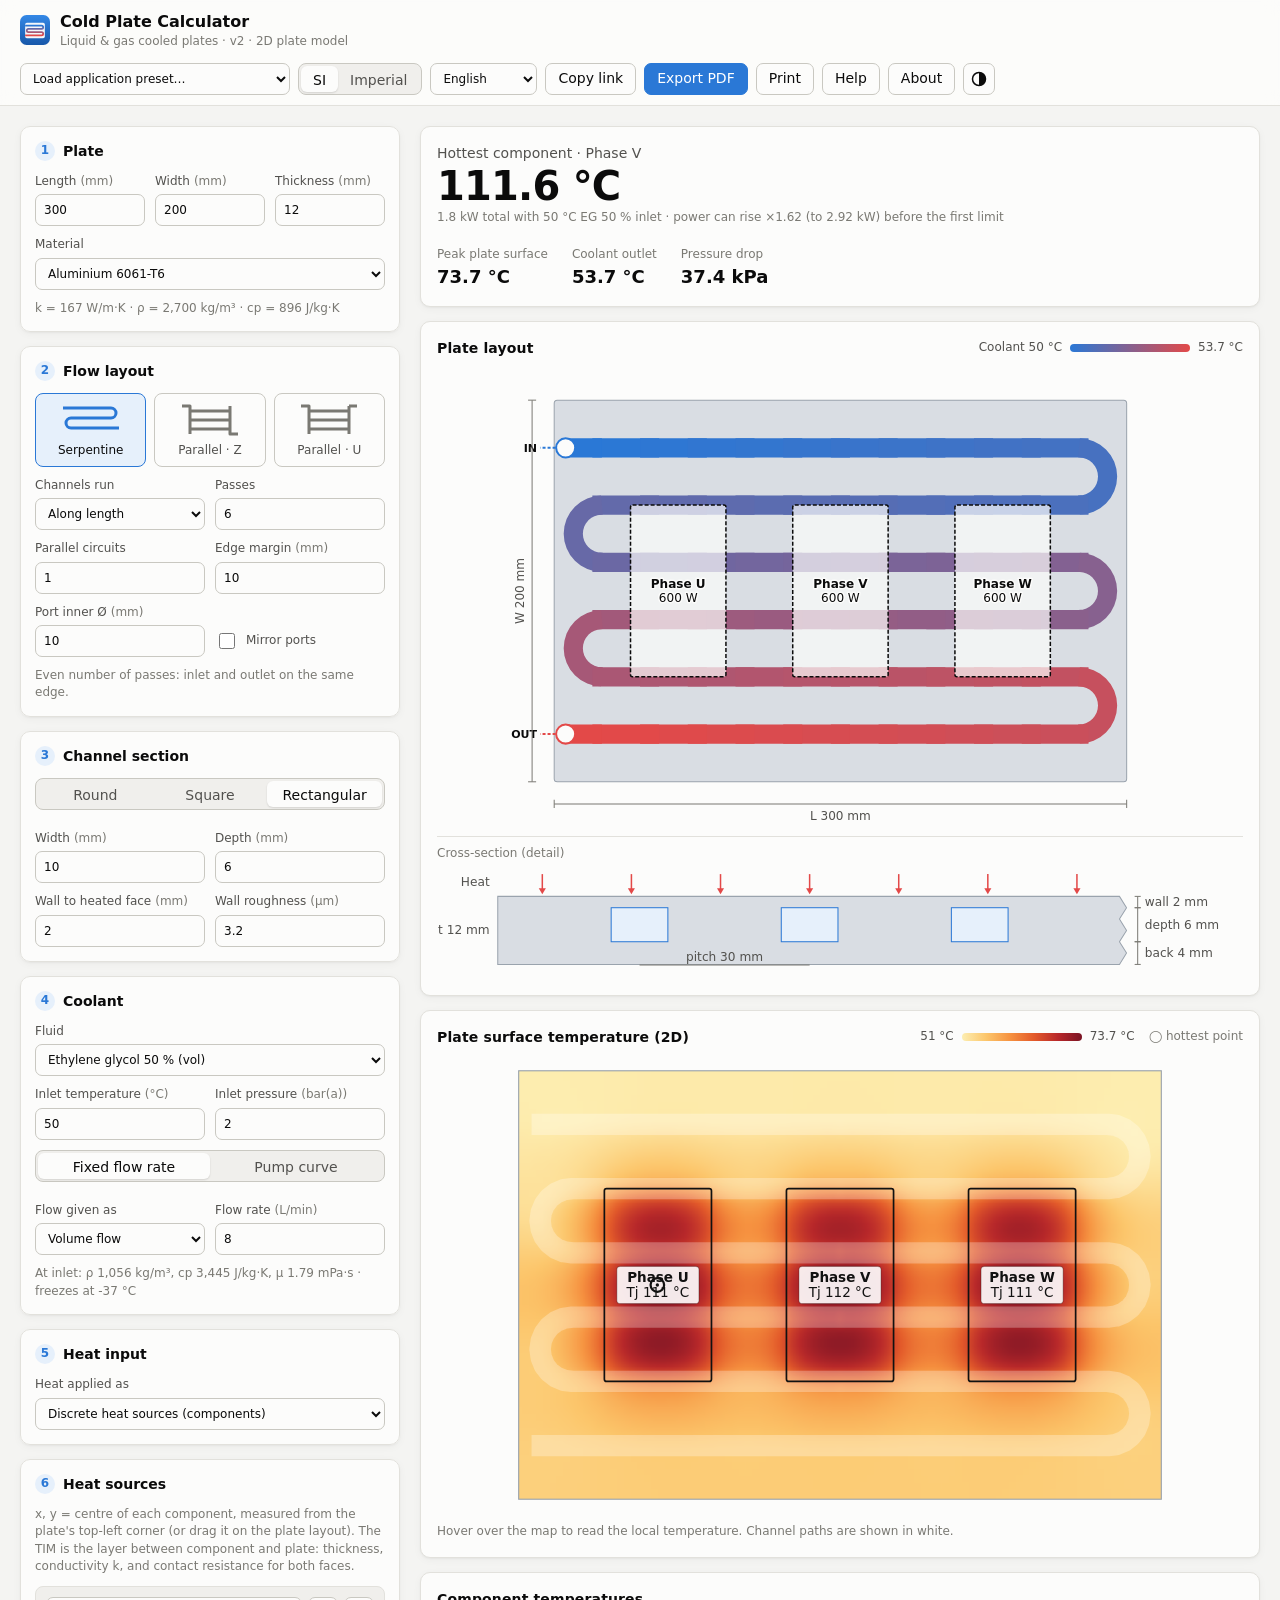
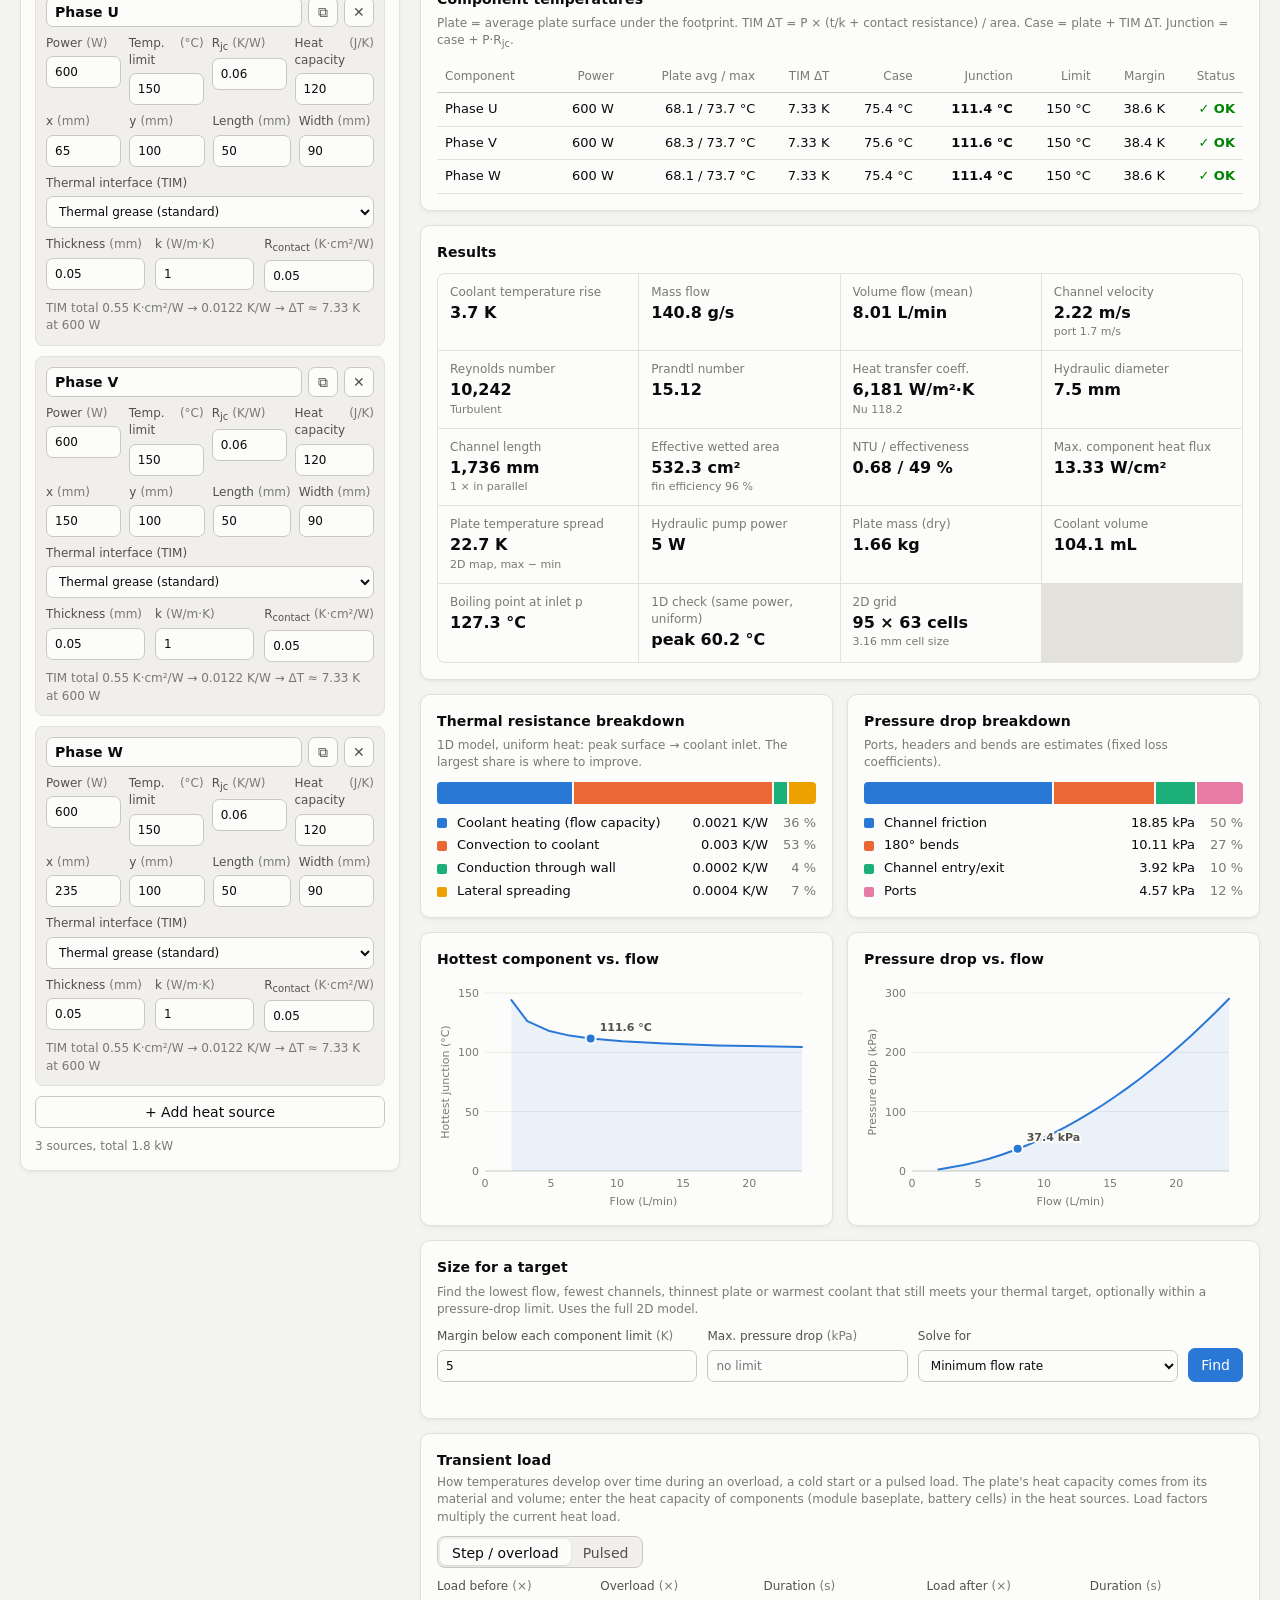
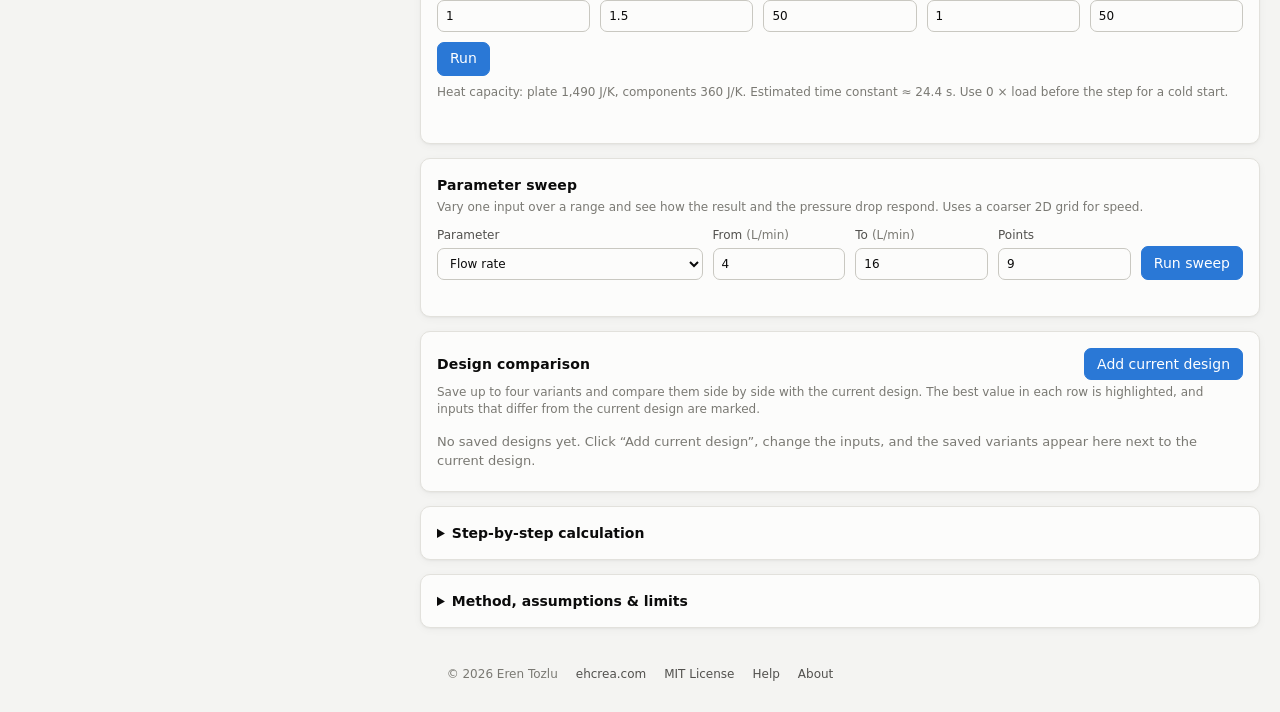
==== index.html @ c1f71be2 "Add transient load model: overload, cold start and pulsed loads Implicit (backward-Euler) time stepp" ====
<!doctype html>
<html lang="en">
<head>
  <meta charset="utf-8">
  <meta name="viewport" content="width=device-width, initial-scale=1">
  <title>Cold Plate Calculator</title>
  <meta name="description" content="Estimate heat dissipation, coolant temperature rise and pressure drop of liquid- and gas-cooled cold plates for power electronics, batteries and fuel cells.">
  <link rel="icon" href="icons/favicon.svg" type="image/svg+xml">
  <link rel="icon" href="icons/favicon-32.png" sizes="32x32" type="image/png">
  <link rel="icon" href="icons/favicon-16.png" sizes="16x16" type="image/png">
  <link rel="apple-touch-icon" href="icons/apple-touch-icon.png" sizes="180x180">
  <link rel="manifest" href="manifest.webmanifest">
  <meta name="apple-mobile-web-app-capable" content="yes">
  <meta name="mobile-web-app-capable" content="yes">
  <meta name="apple-mobile-web-app-title" content="Cold Plate">
  <meta name="apple-mobile-web-app-status-bar-style" content="default">
  <meta name="theme-color" content="#f4f4f2" media="(prefers-color-scheme: light)">
  <meta name="theme-color" content="#111110" media="(prefers-color-scheme: dark)">
  <link rel="stylesheet" href="css/style.css?v=35">
  <script>
    // Apply the saved theme before first paint to avoid a flash.
    try { const t = localStorage.getItem('coldplate.theme'); if (t === 'light' || t === 'dark') document.documentElement.setAttribute('data-theme', t); } catch (e) { /* storage unavailable */ }
  </script>
</head>
<body>
  <header class="topbar">
    <div class="brand">
      <img class="logo" src="icons/favicon.svg" alt="" width="30" height="30">
      <div>
        <h1>Cold Plate Calculator</h1>
        <p class="subtitle">Liquid &amp; gas cooled plates · v2 · 2D plate model</p>
      </div>
    </div>
    <div class="toolbar">
      <label class="preset">
        <span class="sr-only">Application preset</span>
        <select id="preset" aria-label="Application preset">
          <option value="">Load application preset…</option>
        </select>
      </label>
      <div class="seg" role="radiogroup" aria-label="Unit system" id="units">
        <button type="button" role="radio" data-units="SI" aria-checked="true">SI</button>
        <button type="button" role="radio" data-units="IMP" aria-checked="false">Imperial</button>
      </div>
      <label class="lang">
        <span class="sr-only">Language</span>
        <select id="lang" aria-label="Language"></select>
      </label>
      <button type="button" class="btn" id="share" title="Copy a link containing this design">Copy link</button>
      <button type="button" class="btn btn-primary" id="export-pdf" title="Download a PDF design report">Export PDF</button>
      <button type="button" class="btn" id="print" title="Print this page">Print</button>
      <button type="button" class="btn" data-dialog="help" title="How to use the calculator">Help</button>
      <button type="button" class="btn" data-dialog="about" title="About this calculator">About</button>
      <button type="button" class="btn btn-icon" id="theme" title="Toggle light/dark theme" aria-label="Toggle theme">
        <svg width="16" height="16" viewBox="0 0 16 16" aria-hidden="true"><circle cx="8" cy="8" r="6.5" fill="none" stroke="currentColor" stroke-width="1.5"></circle><path d="M8 1.5a6.5 6.5 0 0 1 0 13z" fill="currentColor"></path></svg>
      </button>
    </div>
  </header>

  <main class="layout">
    <!-- ================= INPUTS ================= -->
    <form class="inputs" id="form" autocomplete="off" novalidate>
      <fieldset>
        <legend><span class="step">1</span>Plate</legend>
        <div class="grid3">
          <label>Length <span class="u" data-unit="length"></span><input type="number" step="any" min="0" data-key="L" data-q="length"></label>
          <label>Width <span class="u" data-unit="length"></span><input type="number" step="any" min="0" data-key="W" data-q="length"></label>
          <label>Thickness <span class="u" data-unit="length"></span><input type="number" step="any" min="0" data-key="t" data-q="length"></label>
        </div>
        <label>Material
          <select data-key="material" id="material"></select>
        </label>
        <div class="grid3" data-show="custom-material">
          <label>Conductivity <span class="u" data-unit="conductivity"></span><input type="number" step="any" min="0" data-key="kCustom" data-q="conductivity"></label>
          <label>Density <span class="u" data-unit="density"></span><input type="number" step="any" min="0" data-key="rhoCustom" data-q="density"></label>
          <label>Specific heat <span class="u" data-unit="cp"></span><input type="number" step="any" min="0" data-key="cpCustom" data-q="cp"></label>
        </div>
        <p class="hint" id="material-hint"></p>
      </fieldset>

      <fieldset>
        <legend><span class="step">2</span>Flow layout</legend>
        <div class="layout-picker" role="radiogroup" aria-label="Channel layout" id="layout-picker">
          <button type="button" role="radio" data-layout="serpentine" aria-checked="true">
            <svg viewBox="0 0 60 36" aria-hidden="true"><path d="M2 6H50a5 5 0 0 1 0 10H10a5 5 0 0 0 0 10H58"/></svg>
            <span>Serpentine</span>
          </button>
          <button type="button" role="radio" data-layout="parallelZ" aria-checked="false">
            <svg viewBox="0 0 60 36" aria-hidden="true"><path d="M2 4H10V32M10 9H50M10 18H50M10 27H50M50 4V32H58"/></svg>
            <span>Parallel · Z</span>
          </button>
          <button type="button" role="radio" data-layout="parallelU" aria-checked="false">
            <svg viewBox="0 0 60 36" aria-hidden="true"><path d="M2 4H10V32M10 9H50M10 18H50M10 27H50M50 4V32M50 4H58"/></svg>
            <span>Parallel · U</span>
          </button>
        </div>
        <div class="grid2">
          <label>Channels run
            <select data-key="orient">
              <option value="length">Along length</option>
              <option value="width">Along width</option>
            </select>
          </label>
          <label><span id="count-label">Passes</span><input type="number" step="1" min="1" data-key="count" data-q="int"></label>
        </div>
        <div class="grid2">
          <label data-show="serpentine">Parallel circuits<input type="number" step="1" min="1" max="6" data-key="circuits" data-q="int"></label>
          <label>Edge margin <span class="u" data-unit="length"></span><input type="number" step="any" min="0" data-key="margin" data-q="length"></label>
        </div>
        <div class="grid2" data-show="parallel">
          <label>Header width <span class="u" data-unit="length"></span><input type="number" step="any" min="0" data-key="header" data-q="length"></label>
          <label>Header depth <span class="u" data-unit="length"></span><input type="number" step="any" min="0" data-key="headerDepth" data-q="length" placeholder="= channel"></label>
        </div>
        <div class="grid2">
          <label>Port inner Ø <span class="u" data-unit="length"></span><input type="number" step="any" min="0" data-key="portD" data-q="length"></label>
          <label class="check"><input type="checkbox" data-key="mirror"> Mirror ports</label>
        </div>
        <p class="hint" id="port-hint"></p>
      </fieldset>

      <fieldset>
        <legend><span class="step">3</span>Channel section</legend>
        <div class="seg seg-wide" role="radiogroup" aria-label="Channel shape" id="shape">
          <button type="button" role="radio" data-shape="round" aria-checked="false">Round</button>
          <button type="button" role="radio" data-shape="square" aria-checked="false">Square</button>
          <button type="button" role="radio" data-shape="rect" aria-checked="true">Rectangular</button>
        </div>
        <div class="grid2">
          <label data-show="round">Diameter <span class="u" data-unit="length"></span><input type="number" step="any" min="0" data-key="D" data-q="length"></label>
          <label data-show="square rect"><span id="cw-label">Width</span> <span class="u" data-unit="length"></span><input type="number" step="any" min="0" data-key="cw" data-q="length"></label>
          <label data-show="rect">Depth <span class="u" data-unit="length"></span><input type="number" step="any" min="0" data-key="cd" data-q="length"></label>
        </div>
        <div class="grid2">
          <label>Wall to heated face <span class="u" data-unit="length"></span><input type="number" step="any" min="0" data-key="wallHeated" data-q="length"></label>
          <label>Wall roughness <span class="u" data-unit="roughness"></span><input type="number" step="any" min="0" data-key="roughness" data-q="roughness"></label>
        </div>
      </fieldset>

      <fieldset>
        <legend><span class="step">4</span>Coolant</legend>
        <label>Fluid
          <select data-key="fluid" id="fluid"></select>
        </label>
        <div class="grid3" data-show="customfluid">
          <label>Density <span class="u" data-unit="density"></span><input type="number" step="any" min="0" data-cf="rho" data-q="density"></label>
          <label>Specific heat <span class="u" data-unit="cp"></span><input type="number" step="any" min="0" data-cf="cp" data-q="cp"></label>
          <label>Conductivity <span class="u" data-unit="conductivity"></span><input type="number" step="any" min="0" data-cf="k" data-q="conductivity"></label>
          <label>Viscosity <span class="u" data-unit="viscosity"></span><input type="number" step="any" min="0" data-cf="mu" data-q="viscosity"></label>
          <label>Freezing point <span class="u" data-unit="temp"></span><input type="number" step="any" data-cf="freeze" data-q="temp"></label>
          <label>Boiling point <span class="u" data-unit="temp"></span><input type="number" step="any" data-cf="boil" data-q="temp"></label>
        </div>
        <div class="grid2">
          <label>Inlet temperature <span class="u" data-unit="temp"></span><input type="number" step="any" data-key="Tin" data-q="temp"></label>
          <label>Inlet pressure <span class="u" data-unit="pressure"></span><input type="number" step="any" min="0" data-key="pIn" data-q="pressure"></label>
        </div>
        <div class="seg seg-wide" role="radiogroup" aria-label="Flow source" id="flowsrc">
          <button type="button" role="radio" data-flowsrc="fixed" aria-checked="true">Fixed flow rate</button>
          <button type="button" role="radio" data-flowsrc="pump">Pump curve</button>
        </div>
        <div class="grid2" data-show="fixedflow">
          <label>Flow given as
            <select data-key="flowMode" id="flowMode">
              <option value="vol">Volume flow</option>
              <option value="mass">Mass flow</option>
              <option value="std" data-gas-only>Standard flow</option>
            </select>
          </label>
          <label>Flow rate <span class="u" id="flow-unit"></span><input type="number" step="any" min="0" data-key="flow" data-q="flow"></label>
        </div>
        <div class="pump" data-show="pump">
          <label>Pump / blower curve
            <select id="pump-preset"></select>
          </label>
          <div class="pump-table">
            <div class="pt-row pt-head"><span>Flow <span class="u" data-unit="volflow"></span></span><span>Pressure rise <span class="u" data-unit="dpressure"></span></span><span></span></div>
            <div id="pump-points"></div>
          </div>
          <button type="button" class="btn" id="add-point">+ Add curve point</button>
          <div class="grid2">
            <label>Rest of loop ΔP <span class="u" data-unit="dpressure"></span><input type="number" step="any" min="0" data-pump="extDp" data-q="dpressure"></label>
            <label>… at flow <span class="u" data-unit="volflow"></span><input type="number" step="any" min="0" data-pump="extQ" data-q="volflow"></label>
          </div>
          <p class="hint">Rest of loop = pipes, fittings, radiator and anything else in series with the plate. Its pressure drop scales with flow².</p>
          <p class="hint pump-op" id="pump-hint"></p>
        </div>
        <p class="hint" id="fluid-hint"></p>
      </fieldset>

      <fieldset>
        <legend><span class="step">5</span>Heat input</legend>
        <label>Heat applied as
          <select data-key="heatArea">
            <option value="sources">Discrete heat sources (components)</option>
            <option value="full">Uniform over whole plate face</option>
            <option value="channels">Uniform over channel area</option>
          </select>
        </label>
        <div data-show="uniform">
          <div class="seg seg-wide" role="radiogroup" aria-label="Calculation mode" id="mode">
            <button type="button" role="radio" data-mode="capacity" aria-checked="true">Find max. heat</button>
            <button type="button" role="radio" data-mode="load">Find surface temp.</button>
          </div>
          <div class="grid2">
            <label data-show="capacity">Max. surface temp. <span class="u" data-unit="temp"></span><input type="number" step="any" data-key="TsMax" data-q="temp"></label>
            <label data-show="load">Heat load <span class="u" data-unit="power"></span><input type="number" step="any" min="0" data-key="Q" data-q="power"></label>
          </div>
        </div>
      </fieldset>

      <fieldset data-show="sources">
        <legend><span class="step">6</span>Heat sources</legend>
        <p class="hint">x, y = centre of each component, measured from the plate's top-left corner (or drag it on the plate layout). The TIM is the layer between component and plate: thickness, conductivity k, and contact resistance for both faces.</p>
        <div id="sources-list"></div>
        <button type="button" class="btn" id="add-source">+ Add heat source</button>
        <p class="hint" id="sources-total"></p>
      </fieldset>
    </form>

    <!-- ================= RESULTS ================= -->
    <section class="results" aria-live="polite">
      <div class="card hero" id="hero">
        <div class="hero-main">
          <div class="hero-label" id="hero-label">Max. heat dissipation</div>
          <div class="hero-value" id="hero-value">—</div>
          <div class="hero-sub" id="hero-sub"></div>
        </div>
        <dl class="hero-side" id="hero-side"></dl>
      </div>

      <div class="card issues" id="issues" hidden></div>

      <div class="card">
        <div class="card-head">
          <h2>Plate layout</h2>
          <div class="temp-legend" id="temp-legend"></div>
        </div>
        <div class="drawing" id="drawing"></div>
        <div class="section-wrap">
          <div class="section-title">Cross-section (detail)</div>
          <div class="section" id="section"></div>
        </div>
      </div>

      <div class="card">
        <div class="card-head">
          <h2>Plate surface temperature (2D)</h2>
          <div class="temp-legend" id="map-legend"></div>
        </div>
        <div class="map-wrap" id="map"></div>
        <p class="card-note map-note">Hover over the map to read the local temperature. Channel paths are shown in white.</p>
      </div>

      <div class="card" id="sources-card" hidden>
        <h2>Component temperatures</h2>
        <p class="card-note" data-i18n-html="srcnote"></p>
        <div class="table-wrap" id="sources-table"></div>
      </div>

      <div class="card" id="dist-card" hidden>
        <h2>Flow distribution between channels</h2>
        <p class="dist-summary" id="dist-summary"></p>
        <div class="chart" id="dist-chart"></div>
        <p class="card-note map-note">Channel 1 is nearest the inlet port. Manifold model: header friction and momentum (pressure regain in the inlet header, extra loss in the outlet header) against each channel's own pressure drop.</p>
      </div>

      <div class="card">
        <h2>Results</h2>
        <div class="metrics" id="metrics"></div>
      </div>

      <div class="grid-cards">
        <div class="card">
          <h2>Thermal resistance breakdown</h2>
          <p class="card-note">1D model, uniform heat: peak surface → coolant inlet. The largest share is where to improve.</p>
          <div id="rth-bar"></div>
        </div>
        <div class="card">
          <h2>Pressure drop breakdown</h2>
          <p class="card-note">Ports, headers and bends are estimates (fixed loss coefficients).</p>
          <div id="dp-bar"></div>
        </div>
      </div>

      <div class="grid-cards">
        <div class="card">
          <h2 id="chart1-title">Heat dissipation vs. flow</h2>
          <div class="chart" id="chart1"></div>
        </div>
        <div class="card">
          <h2 id="chart2-title">Pressure drop vs. flow</h2>
          <div class="chart" id="chart2"></div>
        </div>
      </div>

      <div class="card" id="size-card">
        <h2>Size for a target</h2>
        <p class="card-note">Find the lowest flow, fewest channels, thinnest plate or warmest coolant that still meets your thermal target, optionally within a pressure-drop limit. Uses the full 2D model.</p>
        <div class="size-controls">
          <label><span id="size-target-label">Target</span> <span class="u" id="size-target-unit"></span><input type="number" step="any" id="size-target"></label>
          <label>Max. pressure drop <span class="u" id="size-dp-unit"></span><input type="number" step="any" min="0" id="size-dp" placeholder="no limit"></label>
          <label>Solve for<select id="size-var" aria-label="Solve for"></select></label>
          <button type="button" class="btn btn-primary" id="size-run">Find</button>
        </div>
        <p class="hint" id="size-hint"></p>
        <p class="sweep-status" id="size-status" role="status"></p>
        <div id="size-result"></div>
      </div>

      <div class="card" id="tr-card">
        <div class="card-head">
          <h2>Transient load</h2>
          <button type="button" class="btn" id="tr-csv" hidden>Export CSV</button>
        </div>
        <p class="card-note">How temperatures develop over time during an overload, a cold start or a pulsed load. The plate's heat capacity comes from its material and volume; enter the heat capacity of components (module baseplate, battery cells) in the heat sources. Load factors multiply the current heat load.</p>
        <div class="tr-controls">
          <div class="seg" role="radiogroup" aria-label="Load profile" id="tr-kind">
            <button type="button" role="radio" data-kind="step" aria-checked="true">Step / overload</button>
            <button type="button" role="radio" data-kind="pulse" aria-checked="false">Pulsed</button>
          </div>
          <div class="tr-fields" data-trkind="step">
            <label>Load before <span class="u">(×)</span><input type="number" step="any" min="0" id="tr-f0"></label>
            <label>Overload <span class="u">(×)</span><input type="number" step="any" min="0" id="tr-f1"></label>
            <label>Duration <span class="u">(s)</span><input type="number" step="any" min="0" id="tr-t1"></label>
            <label>Load after <span class="u">(×)</span><input type="number" step="any" min="0" id="tr-f2"></label>
            <label>Duration <span class="u">(s)</span><input type="number" step="any" min="0" id="tr-t2"></label>
          </div>
          <div class="tr-fields" data-trkind="pulse" hidden>
            <label>Base load <span class="u">(×)</span><input type="number" step="any" min="0" id="tr-pf0"></label>
            <label>Pulse load <span class="u">(×)</span><input type="number" step="any" min="0" id="tr-pf1"></label>
            <label>Period <span class="u">(s)</span><input type="number" step="any" min="0" id="tr-per"></label>
            <label>Duty cycle <span class="u">(%)</span><input type="number" step="any" min="1" max="99" id="tr-duty"></label>
            <label>Cycles<input type="number" step="1" min="1" max="200" id="tr-cyc"></label>
          </div>
          <button type="button" class="btn btn-primary" id="tr-run">Run</button>
        </div>
        <p class="hint" id="tr-hint"></p>
        <p class="sweep-status" id="tr-status" role="status"></p>
        <dl class="size-metrics" id="tr-summary"></dl>
        <div class="grid-cards tr-out" id="tr-out" hidden>
          <div><h3 class="sub-title">Temperatures</h3><div class="chart" id="tr-chart1"></div></div>
          <div><h3 class="sub-title">Heat load</h3><div class="chart" id="tr-chart2"></div></div>
        </div>
      </div>

      <div class="card" id="sweep-card">
        <div class="card-head">
          <h2>Parameter sweep</h2>
          <button type="button" class="btn" id="sweep-csv" hidden>Export CSV</button>
        </div>
        <p class="card-note">Vary one input over a range and see how the result and the pressure drop respond. Uses a coarser 2D grid for speed.</p>
        <div class="sweep-controls">
          <label>Parameter<select id="sweep-param" aria-label="Parameter"></select></label>
          <label>From <span class="u" id="sweep-u1"></span><input type="number" step="any" id="sweep-from"></label>
          <label>To <span class="u" id="sweep-u2"></span><input type="number" step="any" id="sweep-to"></label>
          <label>Points<input type="number" step="1" min="3" max="25" id="sweep-n"></label>
          <button type="button" class="btn btn-primary" id="sweep-run">Run sweep</button>
        </div>
        <p class="sweep-status" id="sweep-status" role="status"></p>
        <div class="grid-cards sweep-out" id="sweep-out" hidden>
          <div><h3 class="sub-title" id="sweep-t1"></h3><div class="chart" id="sweep-chart1"></div></div>
          <div><h3 class="sub-title" id="sweep-t2"></h3><div class="chart" id="sweep-chart2"></div></div>
        </div>
        <div class="table-wrap" id="sweep-table"></div>
      </div>

      <div class="card" id="compare-card">
        <div class="card-head">
          <h2>Design comparison</h2>
          <div class="card-actions">
            <button type="button" class="btn" id="compare-csv" hidden>Export CSV</button>
            <button type="button" class="btn btn-primary" id="compare-add">Add current design</button>
          </div>
        </div>
        <p class="card-note">Save up to four variants and compare them side by side with the current design. The best value in each row is highlighted, and inputs that differ from the current design are marked.</p>
        <div class="table-wrap" id="compare-table"></div>
      </div>

      <details class="card notes steps" id="steps-card">
        <summary>Step-by-step calculation</summary>
        <p class="card-note">The 1D model written out: each formula with this design's numbers substituted, in SI units. Use it to check results by hand or for teaching.</p>
        <div id="steps"></div>
      </details>

      <details class="card notes">
        <summary>Method, assumptions &amp; limits</summary>
        <div class="notes-body" data-i18n-html="notes"></div>
      </details>
    </section>
  </main>

  <footer class="site-footer">
    <span>© 2026 Eren Tozlu</span>
    <a href="https://ehcrea.com" target="_blank" rel="noopener">ehcrea.com</a>
    <a href="https://github.com/ehcrea/cold-plate-calculator/blob/main/LICENSE" target="_blank" rel="noopener">MIT License</a>
    <a href="#help" data-dialog="help">Help</a>
    <a href="#about" data-dialog="about">About</a>
  </footer>

  <dialog class="about" id="about" aria-labelledby="about-title">
    <form method="dialog"><button class="btn btn-icon about-close" title="Close" aria-label="Close">✕</button></form>
    <div data-i18n-html="about"></div>
  </dialog>

  <dialog class="about help" id="help" aria-labelledby="help-title">
    <form method="dialog"><button class="btn btn-icon about-close" title="Close" aria-label="Close">✕</button></form>
    <div data-i18n-html="help"></div>
  </dialog>

  <div class="toast" id="toast" role="status" hidden></div>

  <script src="js/units.js?v=35"></script>
  <script src="js/i18n.js?v=35"></script>
  <script src="js/data.js?v=35"></script>
  <script src="js/physics.js?v=35"></script>
  <script src="js/physics2d.js?v=35"></script>
  <script src="js/steps.js?v=35"></script>
  <script src="js/study.js?v=35"></script>
  <script src="js/transient.js?v=35"></script>
  <script src="js/drawing.js?v=35"></script>
  <script src="js/charts.js?v=35"></script>
  <script src="js/report.js?v=35"></script>
  <script src="js/app.js?v=35"></script>
</body>
</html>
---- css/style.css ----
:root {
  color-scheme: light;
  --bg: #f4f4f2;
  --surface: #fcfcfb;
  --surface-2: #f0efec;
  --border: #e2e1dc;
  --border-strong: #c9c8c1;
  --text: #0b0b0b;
  --text-2: #52514e;
  --text-3: #7a7973;
  --accent: #2a78d6;
  --accent-ink: #ffffff;
  --accent-soft: #e6f0fb;
  --plate: #d9dde3;
  --plate-edge: #9aa3ad;
  --grid: #ebeae6;
  --s1: #2a78d6; --s2: #eb6834; --s3: #1baf7a; --s4: #eda100; --s5: #e87ba4;
  --cold: #2a78d6; --hot: #e34948;
  --ok: #008300; --warn: #b26b00; --err: #c62828; --info: #2a78d6;
  --warn-bg: #fff6e5; --err-bg: #fdecec; --info-bg: #eef4fc;
  --radius: 10px;
  --shadow: 0 1px 2px rgba(0,0,0,.04), 0 2px 8px rgba(0,0,0,.04);
  --mono: ui-monospace, SFMono-Regular, Menlo, Consolas, monospace;
}
@media (prefers-color-scheme: dark) {
  :root:not([data-theme="light"]) {
    color-scheme: dark;
    --bg: #111110; --surface: #1a1a19; --surface-2: #232321; --border: #2e2e2c; --border-strong: #45453f;
    --text: #f0efec; --text-2: #c3c2b7; --text-3: #8f8e86;
    --accent: #3987e5; --accent-soft: #1d2b3d;
    --plate: #3a3f46; --plate-edge: #6b7480; --grid: #2a2a28;
    --s1: #3987e5; --s2: #d95926; --s3: #199e70; --s4: #c98500; --s5: #d55181;
    --cold: #3987e5; --hot: #e66767;
    --ok: #3fae3f; --warn: #e0a030; --err: #f07070; --info: #6aa8f0;
    --warn-bg: #2d2412; --err-bg: #331a1a; --info-bg: #17222f;
    --shadow: none;
  }
}
:root[data-theme="dark"] {
  color-scheme: dark;
  --bg: #111110; --surface: #1a1a19; --surface-2: #232321; --border: #2e2e2c; --border-strong: #45453f;
  --text: #f0efec; --text-2: #c3c2b7; --text-3: #8f8e86;
  --accent: #3987e5; --accent-soft: #1d2b3d;
  --plate: #3a3f46; --plate-edge: #6b7480; --grid: #2a2a28;
  --s1: #3987e5; --s2: #d95926; --s3: #199e70; --s4: #c98500; --s5: #d55181;
  --cold: #3987e5; --hot: #e66767;
  --ok: #3fae3f; --warn: #e0a030; --err: #f07070; --info: #6aa8f0;
  --warn-bg: #2d2412; --err-bg: #331a1a; --info-bg: #17222f;
  --shadow: none;
}

* { box-sizing: border-box; }
html, body { margin: 0; }
body {
  background: var(--bg); color: var(--text);
  font: 14px/1.45 system-ui, -apple-system, "Segoe UI", Roboto, Helvetica, Arial, sans-serif;
  -webkit-font-smoothing: antialiased;
}
h1, h2 { margin: 0; font-weight: 600; }
h2 { font-size: 14px; letter-spacing: .01em; }
.sr-only { position: absolute; width: 1px; height: 1px; overflow: hidden; clip: rect(0 0 0 0); }

/* ---------- Top bar ---------- */
.topbar {
  position: sticky; top: 0; z-index: 10;
  display: flex; flex-wrap: wrap; gap: 12px; align-items: center; justify-content: space-between;
  padding: 10px 20px; background: color-mix(in srgb, var(--surface) 92%, transparent);
  backdrop-filter: blur(8px); border-bottom: 1px solid var(--border);
}
.brand { display: flex; align-items: center; gap: 10px; }
.logo { width: 30px; height: 30px; flex: none; }
.logo rect { fill: var(--accent); }
.logo path { stroke: var(--accent-ink); stroke-width: 2; fill: none; stroke-linecap: round; }
h1 { font-size: 16px; }
.subtitle { margin: 0; color: var(--text-3); font-size: 12px; }
.toolbar { display: flex; flex-wrap: wrap; gap: 8px; align-items: center; }

select, input[type="number"] {
  font: inherit; color: var(--text); background: var(--surface);
  border: 1px solid var(--border-strong); border-radius: 7px;
  padding: 6px 8px; width: 100%; min-width: 0; height: 32px;
}
input[type="number"] { font-variant-numeric: tabular-nums; }
select:focus-visible, input:focus-visible, button:focus-visible { outline: 2px solid var(--accent); outline-offset: 1px; }
input:invalid, input.bad { border-color: var(--err); }
.preset select { width: auto; max-width: 270px; }
.lang select { width: auto; }

.btn {
  font: inherit; font-weight: 500; height: 32px; padding: 0 12px; border-radius: 7px; cursor: pointer;
  border: 1px solid var(--border-strong); background: var(--surface); color: var(--text);
}
.btn:hover { background: var(--surface-2); }
.btn-primary { background: var(--accent); border-color: var(--accent); color: var(--accent-ink); }
.btn-primary:hover { background: var(--accent); filter: brightness(1.08); }
.btn:disabled { opacity: .6; cursor: progress; }
.btn-icon { width: 32px; padding: 0; display: inline-grid; place-items: center; }

.seg { display: inline-flex; border: 1px solid var(--border-strong); border-radius: 8px; padding: 2px; background: var(--surface-2); }
.seg button {
  font: inherit; font-weight: 500; border: 0; background: transparent; color: var(--text-2);
  padding: 4px 12px; border-radius: 6px; cursor: pointer; height: 26px;
}
.seg button[aria-checked="true"] { background: var(--surface); color: var(--text); box-shadow: 0 1px 2px rgba(0,0,0,.12); }
.seg-wide { display: flex; margin-bottom: 10px; }
.seg-wide button { flex: 1; }

/* ---------- Layout ---------- */
.layout {
  display: grid; grid-template-columns: minmax(300px, 380px) minmax(0, 1fr); gap: 20px;
  padding: 20px; max-width: 1440px; margin: 0 auto;
}
.inputs { display: flex; flex-direction: column; gap: 14px; }
fieldset {
  margin: 0; padding: 14px; border: 1px solid var(--border); border-radius: var(--radius);
  background: var(--surface); box-shadow: var(--shadow); display: flex; flex-direction: column; gap: 10px;
}
legend { font-weight: 600; padding: 0 6px; margin-left: -6px; display: flex; align-items: center; gap: 8px; float: left; width: 100%; margin-bottom: 2px; }
legend + * { clear: both; }
.step {
  display: inline-grid; place-items: center; width: 20px; height: 20px; border-radius: 50%;
  background: var(--accent-soft); color: var(--accent); font-size: 12px; font-weight: 700;
}
label { display: grid; grid-template-columns: auto 1fr; align-content: start; column-gap: 4px; row-gap: 4px; font-size: 12px; color: var(--text-2); font-weight: 500; }
label > input, label > select { grid-column: 1 / -1; }
label .u { color: var(--text-3); font-weight: 400; }
label.check { display: flex; flex-direction: row; align-items: center; gap: 8px; align-self: end; height: 32px; }
label.check input { width: 16px; height: 16px; accent-color: var(--accent); }
.grid2 { display: grid; grid-template-columns: 1fr 1fr; gap: 10px; }
.grid3 { display: grid; grid-template-columns: 1fr 1fr 1fr; gap: 10px; }
.hint { margin: 0; font-size: 12px; color: var(--text-3); }
.hint:empty { display: none; }
[hidden] { display: none !important; }

.layout-picker { display: grid; grid-template-columns: repeat(3, 1fr); gap: 8px; }
.layout-picker button {
  font: inherit; font-size: 12px; font-weight: 500; color: var(--text-2);
  display: flex; flex-direction: column; align-items: center; gap: 4px; padding: 8px 4px 6px;
  border: 1px solid var(--border-strong); border-radius: 8px; background: var(--surface); cursor: pointer;
}
.layout-picker svg { width: 60px; height: 36px; }
.layout-picker path { fill: none; stroke: var(--text-3); stroke-width: 3; stroke-linejoin: round; }
.layout-picker button[aria-checked="true"] { border-color: var(--accent); background: var(--accent-soft); color: var(--text); }
.layout-picker button[aria-checked="true"] path { stroke: var(--accent); }

/* ---------- Results ---------- */
.results { display: flex; flex-direction: column; gap: 14px; min-width: 0; }
.card {
  background: var(--surface); border: 1px solid var(--border); border-radius: var(--radius);
  padding: 16px; box-shadow: var(--shadow); min-width: 0;
}
.card > h2 { margin-bottom: 10px; }
.card-head { display: flex; justify-content: space-between; align-items: center; gap: 10px; flex-wrap: wrap; margin-bottom: 8px; }
.card-note { margin: -4px 0 10px; color: var(--text-3); font-size: 12px; }
.grid-cards { display: grid; grid-template-columns: repeat(auto-fit, minmax(320px, 1fr)); gap: 14px; }

.hero { display: flex; gap: 20px; align-items: center; justify-content: space-between; flex-wrap: wrap; }
.hero-label { color: var(--text-2); font-weight: 500; }
.hero-value { font-size: 40px; font-weight: 650; letter-spacing: -.02em; font-variant-numeric: tabular-nums; line-height: 1.15; }
.hero-sub { color: var(--text-3); font-size: 12px; }
.hero-side { display: grid; grid-template-columns: repeat(3, auto); gap: 4px 24px; margin: 0; }
.hero-side div { display: flex; flex-direction: column; }
.hero-side dt { color: var(--text-3); font-size: 12px; }
.hero-side dd { margin: 0; font-size: 18px; font-weight: 600; font-variant-numeric: tabular-nums; }
.hero.invalid .hero-value { color: var(--text-3); }

/* Heat sources editor */
.src { border: 1px solid var(--border); border-radius: 8px; padding: 10px; display: flex; flex-direction: column; gap: 8px; background: var(--surface-2); }
.src-head { display: flex; gap: 6px; align-items: center; }
.src-head input[type="text"] { font: inherit; font-weight: 600; flex: 1; min-width: 0; height: 30px; padding: 4px 8px; border: 1px solid var(--border-strong); border-radius: 7px; background: var(--surface); color: var(--text); }
.icon-btn { flex: none; width: 30px; height: 30px; border: 1px solid var(--border-strong); background: var(--surface); color: var(--text-2); border-radius: 7px; cursor: pointer; font-size: 14px; line-height: 1; }
.icon-btn:hover { color: var(--text); background: var(--surface); border-color: var(--text-3); }
.grid4 { display: grid; grid-template-columns: repeat(4, 1fr); gap: 8px; }
.tim-row label { grid-template-columns: 1fr; }
#sources-list { display: flex; flex-direction: column; gap: 10px; }

/* Source results table */
.table-wrap { overflow-x: auto; }
table.data { width: 100%; border-collapse: collapse; font-size: 13px; font-variant-numeric: tabular-nums; }
table.data th { text-align: right; font-weight: 500; color: var(--text-3); font-size: 12px; padding: 6px 8px; border-bottom: 1px solid var(--border-strong); white-space: nowrap; }
table.data td { text-align: right; padding: 7px 8px; border-bottom: 1px solid var(--border); white-space: nowrap; }
table.data th:first-child, table.data td:first-child { text-align: left; }
table.data td.strong { font-weight: 600; }
.status { font-weight: 600; }
.status.ok { color: var(--ok); }
.status.over { color: var(--err); }

.issues { display: flex; flex-direction: column; gap: 6px; padding: 12px; }
.issue { display: flex; gap: 8px; align-items: flex-start; padding: 7px 10px; border-radius: 7px; font-size: 13px; }
.issue .tag { flex: none; font-size: 11px; font-weight: 700; text-transform: uppercase; letter-spacing: .04em; padding-top: 1px; min-width: 44px; }
.issue.error { background: var(--err-bg); } .issue.error .tag { color: var(--err); }
.issue.warn { background: var(--warn-bg); } .issue.warn .tag { color: var(--warn); }
.issue.info { background: var(--info-bg); } .issue.info .tag { color: var(--info); }

.drawing svg, .section svg { display: block; width: 100%; height: auto; }
.drawing { max-height: 460px; display: flex; justify-content: center; }
.drawing svg { max-height: 460px; width: auto; max-width: 100%; }
.section-wrap { margin-top: 10px; border-top: 1px solid var(--border); padding-top: 8px; }
.section-title { font-size: 12px; color: var(--text-3); margin-bottom: 4px; }
.section svg { max-height: 150px; }
.temp-legend { display: flex; align-items: center; gap: 8px; font-size: 12px; color: var(--text-2); font-variant-numeric: tabular-nums; }
.map-wrap { position: relative; }
.map-wrap svg { display: block; width: 100%; height: auto; max-height: 460px; }
.temp-legend .ramp { width: 120px; height: 8px; border-radius: 4px; background: linear-gradient(90deg, var(--cold), var(--hot)); }

svg .plate { fill: var(--plate); stroke: var(--plate-edge); stroke-width: 1; }
svg .dim { stroke: var(--text-3); stroke-width: 1; fill: none; }
svg .dim-text { fill: var(--text-2); font-size: 12px; font-variant-numeric: tabular-nums; }
svg .port { fill: var(--surface); stroke-width: 2; }
svg .port-label { font-size: 11px; font-weight: 600; fill: var(--text); }
svg .header-rect { stroke: none; }
svg .heat-arrow { stroke: var(--hot); stroke-width: 1.5; fill: none; }
svg .heat-head { fill: var(--hot); }
svg .src-rect { fill: color-mix(in srgb, var(--surface) 70%, transparent); stroke: var(--text); stroke-width: 1.5; stroke-dasharray: 4 2; }
svg .draggable { cursor: grab; }
svg .draggable:active { cursor: grabbing; }
svg .src-label { fill: var(--text); font-weight: 600; paint-order: stroke; stroke: var(--surface); stroke-width: 3px; stroke-linejoin: round; pointer-events: none; }
svg .src-label.sub { font-weight: 500; }
svg .src-tag { fill: rgba(255, 255, 255, .9); stroke: rgba(0, 0, 0, .25); stroke-width: 1; }
svg .src-label.plain { fill: #111; stroke: none; }
svg .src-outline { fill: none; stroke: #111; stroke-width: 1.5; }
svg .map-frame { fill: none; stroke: var(--plate-edge); stroke-width: 1; }
svg .map-channel { fill: none; stroke: rgba(255, 255, 255, .28); stroke-linecap: butt; stroke-linejoin: round; }
svg .hot-mark { fill: none; stroke: #111; stroke-width: 2; }
svg .hot-dot { fill: #111; }
.hot-key { color: var(--text-3); margin-left: 6px; }
svg .hot-label { fill: #111; font-size: 12px; font-weight: 700; paint-order: stroke; stroke: rgba(255,255,255,.85); stroke-width: 3px; stroke-linejoin: round; }
svg .channel-cut { fill: var(--accent-soft); stroke: var(--accent); stroke-width: 1; }

.metrics { display: grid; grid-template-columns: repeat(auto-fill, minmax(170px, 1fr)); gap: 1px; background: var(--border); border: 1px solid var(--border); border-radius: 8px; overflow: hidden; }
.metric { background: var(--surface); padding: 10px 12px; }
.metric .k { font-size: 12px; color: var(--text-3); }
.metric .v { font-size: 16px; font-weight: 600; font-variant-numeric: tabular-nums; }
.metric .s { font-size: 11px; color: var(--text-3); }

.stack { display: flex; height: 22px; gap: 2px; border-radius: 4px; overflow: hidden; margin-bottom: 10px; }
.stack div { min-width: 2px; }
.stack-legend { display: grid; grid-template-columns: auto 1fr auto auto; gap: 4px 10px; font-size: 13px; align-items: center; }
.stack-legend .sw { width: 10px; height: 10px; border-radius: 2px; }
.stack-legend .val { text-align: right; font-variant-numeric: tabular-nums; }
.stack-legend .pct { text-align: right; color: var(--text-3); font-variant-numeric: tabular-nums; min-width: 38px; }

.chart { position: relative; }
.chart svg { display: block; width: 100%; height: auto; overflow: visible; }
.chart .axis text { fill: var(--text-3); font-size: 11px; font-variant-numeric: tabular-nums; }
.chart .gridline { stroke: var(--grid); stroke-width: 1; }
.chart .baseline { stroke: var(--border-strong); stroke-width: 1; }
.chart .line { fill: none; stroke: var(--s1); stroke-width: 2; stroke-linejoin: round; stroke-linecap: round; }
.chart .area { fill: var(--s1); opacity: .08; }
.chart .op { fill: var(--s1); stroke: var(--surface); stroke-width: 2; }
.chart .op-label { fill: var(--text-2); font-size: 11px; font-weight: 600; paint-order: stroke; stroke: var(--surface); stroke-width: 4px; stroke-linejoin: round; }
.chart .cross { stroke: var(--text-3); stroke-width: 1; stroke-dasharray: 3 3; }
.chart .hover-dot { fill: var(--s1); stroke: var(--surface); stroke-width: 2; }
.chart .axis-title { fill: var(--text-3); font-size: 11px; }
.tooltip {
  position: absolute; pointer-events: none; background: var(--surface); border: 1px solid var(--border-strong);
  border-radius: 6px; padding: 6px 8px; font-size: 12px; box-shadow: 0 4px 12px rgba(0,0,0,.12); white-space: nowrap;
  font-variant-numeric: tabular-nums; z-index: 2;
}
.tooltip b { font-size: 13px; }
.tooltip .muted { color: var(--text-3); }

.notes summary { cursor: pointer; font-weight: 600; }
.notes-body { color: var(--text-2); font-size: 13px; }
.notes-body ul { padding-left: 18px; }
.notes-body li { margin-bottom: 6px; }

.toast {
  position: fixed; bottom: 20px; left: 50%; transform: translateX(-50%);
  background: var(--text); color: var(--bg); padding: 8px 14px; border-radius: 8px; font-size: 13px; z-index: 20;
}

@media (max-width: 1000px) {
  .layout { grid-template-columns: 1fr; padding: 16px; }
  .inputs { order: 0; }
}
@media (max-width: 640px) {
  .grid4 { grid-template-columns: 1fr 1fr; }
  .topbar { padding: 10px 16px; position: static; }
  .grid-cards { grid-template-columns: 1fr; }
  .hero-value { font-size: 32px; }
  .hero-side { grid-template-columns: repeat(2, auto); }
  .grid3 { grid-template-columns: 1fr 1fr; }
  .preset select { max-width: 100%; }
  .toolbar { width: 100%; }
}

@media print {
  .topbar .toolbar, .toast, .site-footer, .about { display: none; }
  .topbar { position: static; }
  body { background: #fff; }
  .layout { grid-template-columns: 300px 1fr; padding: 0; gap: 12px; }
  .card, fieldset { box-shadow: none; break-inside: avoid; }
  .notes { display: block; }
  .steps:not([open]) { display: none; }
  #size-card, .tr-controls, #tr-hint, #sweep-card .sweep-controls, #compare-card .card-actions, .cmp-actions, table.sweep td:last-child, table.sweep th:last-child { display: none; }
  .calc-step { break-inside: avoid; }
  .notes[open] summary ~ *, .notes summary ~ * { display: block; }
}
.map-note { margin: 8px 0 0; }
.temp-legend { flex-wrap: wrap; }
.temp-legend > span { white-space: nowrap; }

/* Pump curve inputs */
.pump { display: flex; flex-direction: column; gap: 10px; }
.pump-table { display: flex; flex-direction: column; gap: 6px; }
.pt-row { display: grid; grid-template-columns: 1fr 1fr 30px; gap: 8px; align-items: center; }
.pt-head { font-size: 12px; color: var(--text-2); font-weight: 500; }
#pump-points { display: flex; flex-direction: column; gap: 6px; }
.pump-op { color: var(--text-2); font-weight: 500; }

/* Multi-series charts */
.chart .line.s2 { stroke: var(--s2); }
.chart .bar { fill: var(--s1); }
.chart .ref-line { stroke: var(--text-2); stroke-width: 1.5; stroke-dasharray: 5 4; }
.dist-summary { margin: -4px 0 10px; font-size: 13px; color: var(--text-2); }
.dist-summary b { color: var(--text); }
.chart .line.s3 { stroke: var(--s3); stroke-dasharray: 5 4; }
.chart .hover-dot.s2 { fill: var(--s2); }
.chart .hover-dot.s3 { fill: var(--s3); }
.chart .series-label { fill: var(--text-2); font-size: 11px; font-weight: 600; }
.chart-legend { display: flex; flex-wrap: wrap; gap: 4px 14px; font-size: 12px; color: var(--text-2); margin-bottom: 4px; }
.chart-legend span, .tooltip div { display: inline-flex; align-items: center; gap: 6px; }
.tooltip div { display: flex; }
.key { display: inline-block; width: 14px; height: 0; border-top: 2px solid var(--s1); }
.key.s2 { border-color: var(--s2); }
.key.s3 { border-color: var(--s3); border-top-style: dashed; }

/* Footer and About dialog */
.site-footer { display: flex; flex-wrap: wrap; justify-content: center; gap: 6px 18px; padding: 18px 16px 28px; color: var(--text-3); font-size: 12px; }
.site-footer a { color: var(--text-2); text-decoration: none; }
.site-footer a:hover { color: var(--accent); text-decoration: underline; }
.about { width: min(520px, calc(100vw - 32px)); padding: 22px 24px 18px; border: 1px solid var(--border); border-radius: var(--radius); background: var(--surface); color: var(--text); box-shadow: 0 20px 60px rgba(0, 0, 0, 0.25); }
.about::backdrop { background: rgba(0, 0, 0, 0.4); }
.about-close { position: absolute; top: 12px; right: 12px; }
.about-head { display: flex; align-items: center; gap: 12px; margin-bottom: 12px; padding-right: 36px; }
.about-head img { width: 44px; height: 44px; border-radius: 10px; }
.about h2 { margin: 0; font-size: 18px; }
.about-head p { margin: 2px 0 0; color: var(--text-3); font-size: 12px; }
.about p { line-height: 1.55; margin: 0 0 10px; }
.about a { color: var(--accent); }
.about .about-meta { margin: 14px 0 0; padding-top: 10px; border-top: 1px solid var(--border); color: var(--text-3); font-size: 12px; }

/* Step-by-step calculation */
.steps-h { font-size: 14px; margin: 18px 0 8px; }
.steps-h:first-child { margin-top: 10px; }
.steps-intro { font-weight: 400; color: var(--text-3); }
.calc-step { display: grid; grid-template-columns: 26px 1fr; gap: 10px; padding: 9px 0; border-top: 1px solid var(--border); }
.calc-n { width: 22px; height: 22px; border-radius: 50%; background: var(--accent-soft); color: var(--accent); font-size: 11px; font-weight: 700; display: grid; place-items: center; }
.calc-body { min-width: 0; }
.calc-t { font-weight: 600; margin-bottom: 4px; }
.eq { font-family: "Cambria Math", "STIX Two Math", "Latin Modern Math", Georgia, serif; font-size: 15px; line-height: 1.6; white-space: pre-wrap; overflow-wrap: anywhere; }
.eq sub, .eq sup, .calc-note sub, .calc-note sup { font-size: 0.7em; line-height: 0; }
.eq-sub { color: var(--text-2); }
.eq-res { font-weight: 700; color: var(--text); }
.calc-note { font-size: 12px; color: var(--text-3); margin-top: 3px; line-height: 1.5; }
.steps-refs { margin: 0; padding-left: 20px; font-size: 12px; color: var(--text-2); line-height: 1.6; }

/* Help dialog */
.help { width: min(620px, calc(100vw - 32px)); max-height: calc(100vh - 48px); }
.help h3 { font-size: 14px; margin: 16px 0 6px; }
.help ol, .help ul { margin: 0 0 8px; padding-left: 20px; line-height: 1.55; }
.help li { margin-bottom: 5px; }

/* Parameter sweep and design comparison */
.card-actions { display: flex; gap: 8px; flex-wrap: wrap; }
.btn-small { height: 26px; padding: 0 9px; font-size: 12px; }
.sweep-controls { display: grid; grid-template-columns: minmax(160px, 2fr) repeat(3, minmax(80px, 1fr)) auto; gap: 10px; align-items: end; }
.sweep-controls .btn { height: 34px; white-space: nowrap; }
.sweep-status { margin: 8px 0 0; font-size: 12px; color: var(--text-3); min-height: 1em; }
.sweep-out { margin-top: 10px; }
.sub-title { font-size: 13px; margin: 0 0 6px; }
#sweep-card.stale .sweep-out, #sweep-card.stale #sweep-table { opacity: .5; }
#sweep-card.stale .sweep-status { color: var(--warn); }
table.sweep tr.current td { font-weight: 700; background: var(--accent-soft); }
table.data td.over { color: var(--err); font-weight: 600; }
.muted { color: var(--text-3); font-size: 12px; }
table.compare th { vertical-align: bottom; min-width: 130px; }
table.compare td { white-space: normal; min-width: 110px; }
table.compare td:first-child { color: var(--text-2); min-width: 150px; }
table.compare tr.cmp-section td { text-align: left; font-size: 11px; font-weight: 700; letter-spacing: .04em; text-transform: uppercase; color: var(--text-3); padding-top: 14px; }
table.compare td.diff { background: var(--warn-bg); }
table.compare td.best { color: var(--ok); font-weight: 700; }
.cmp-name { font-weight: 600; color: var(--text); }
.cmp-name-input { width: 100%; font: inherit; font-weight: 600; text-align: right; height: 28px; padding: 3px 6px; border: 1px solid var(--border-strong); border-radius: 6px; background: var(--surface); color: var(--text); }
.cmp-actions { display: flex; justify-content: flex-end; gap: 6px; margin-top: 6px; }
.cmp-actions .icon-btn { width: 26px; height: 26px; font-size: 12px; }
.compare-empty { color: var(--text-3); font-size: 13px; margin: 4px 0; }
@media (max-width: 700px) {
  .sweep-controls { grid-template-columns: 1fr 1fr; }
  .sweep-controls label:first-child, .sweep-controls .btn { grid-column: 1 / -1; }
}

/* Inverse sizing */
.size-controls { display: grid; grid-template-columns: minmax(150px, 1.3fr) minmax(120px, 1fr) minmax(150px, 1.3fr) auto; gap: 10px; align-items: end; }
.size-controls .btn { height: 34px; white-space: nowrap; }
#size-hint:empty { display: none; }
.size-row { display: grid; grid-template-columns: minmax(180px, 1fr) 2fr; gap: 16px; align-items: start; margin-top: 10px; }
.size-answer .k { font-size: 12px; color: var(--text-3); }
.size-answer .v { font-size: 28px; font-weight: 700; letter-spacing: -0.01em; color: var(--accent); }
.size-answer .s { font-size: 12px; color: var(--text-3); }
.size-metrics { display: grid; grid-template-columns: repeat(auto-fill, minmax(130px, 1fr)); gap: 8px 14px; margin: 0; }
.size-metrics dt { font-size: 11px; color: var(--text-3); }
.size-metrics dd { margin: 0; font-weight: 600; }
.size-warn { margin: 10px 0 0; padding-left: 18px; color: var(--warn); font-size: 12px; }
#size-result .btn-primary { margin-top: 12px; }
#size-card.stale #size-result { opacity: .5; }
#size-card.stale .sweep-status { color: var(--warn); }
@media (max-width: 700px) {
  .size-controls, .size-row { grid-template-columns: 1fr; }
}

/* Transient load */
.tr-controls { display: grid; gap: 10px; }
.tr-controls > .seg { justify-self: start; }
.tr-fields { display: grid; grid-template-columns: repeat(5, minmax(80px, 1fr)); gap: 10px; align-items: end; }
.tr-controls > .btn { justify-self: start; height: 34px; }
#tr-hint { margin-top: 8px; }
#tr-summary { margin-top: 6px; }
#tr-summary dd.sub { font-weight: 400; font-size: 11px; color: var(--text-3); }
.tr-out { margin-top: 12px; }
#tr-card.stale .tr-out, #tr-card.stale #tr-summary { opacity: .5; }
#tr-card.stale .sweep-status { color: var(--warn); }
@media (max-width: 700px) { .tr-fields { grid-template-columns: 1fr 1fr; } }
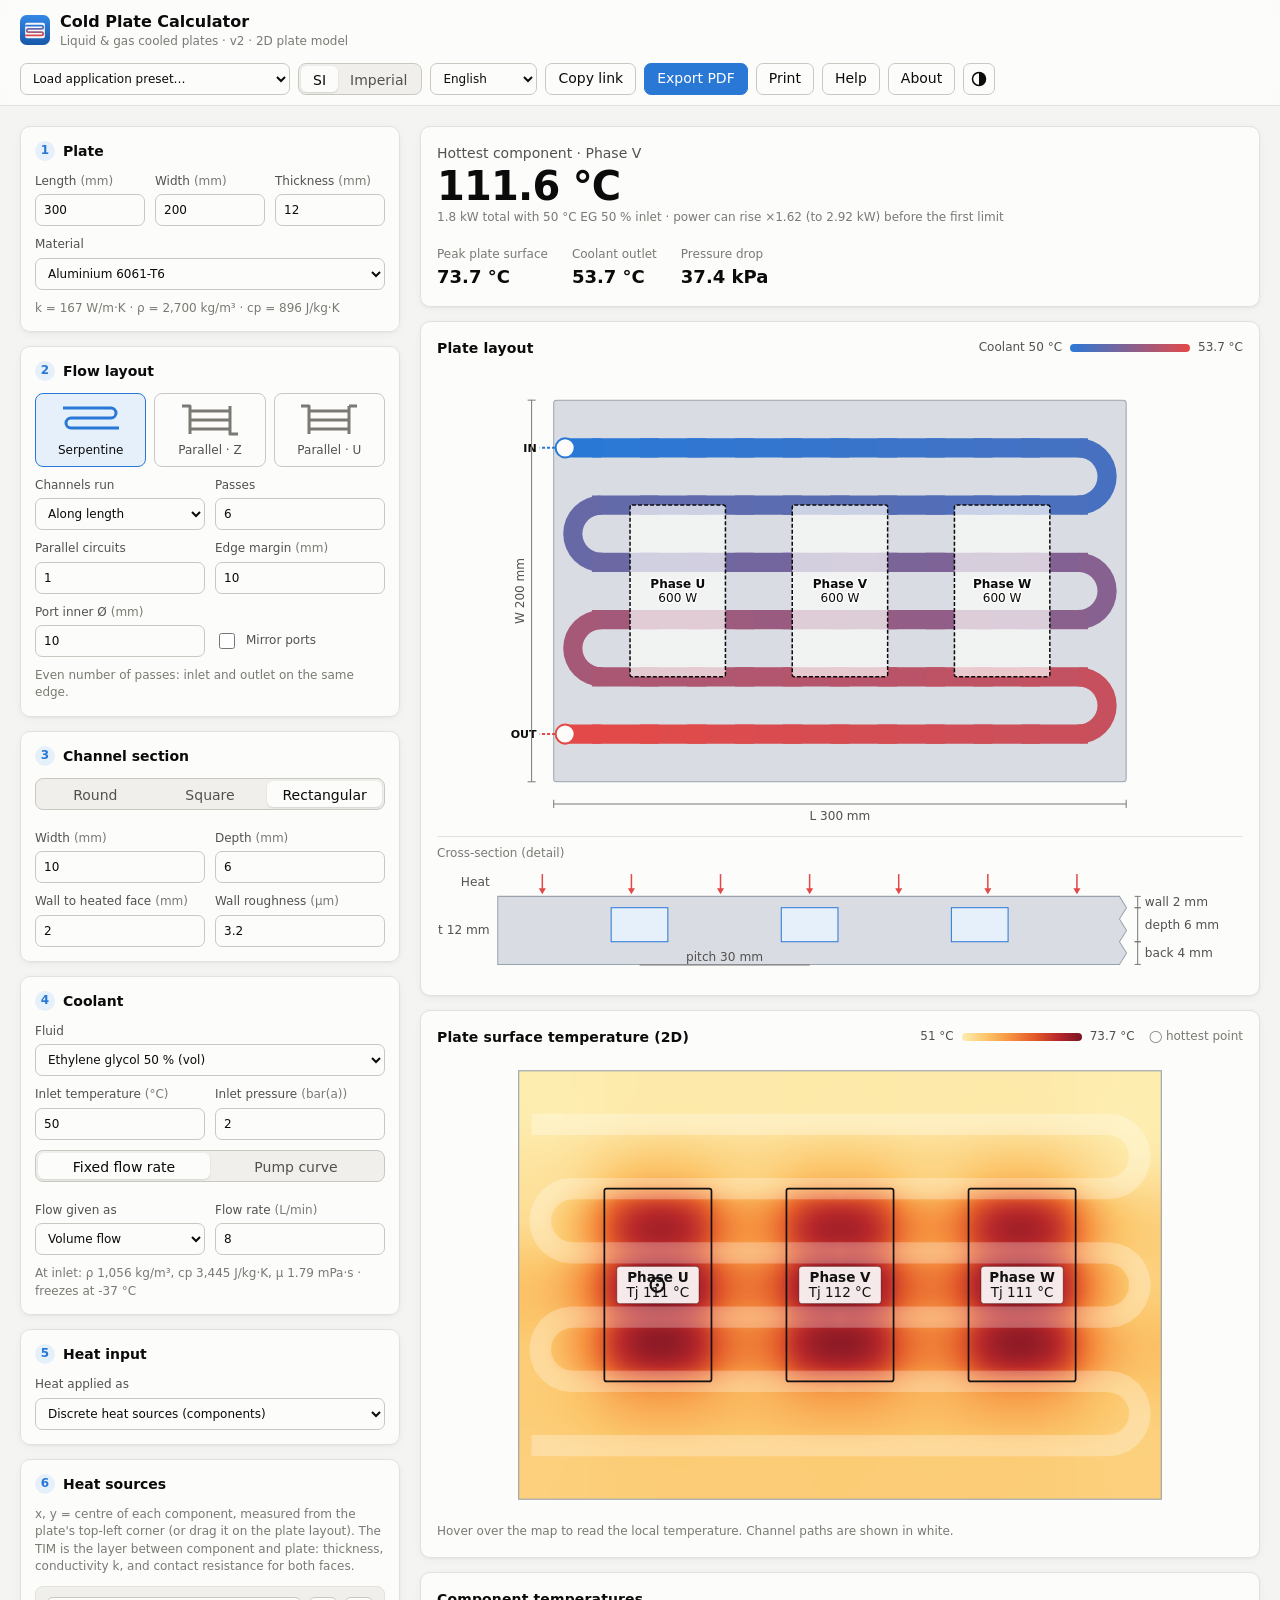
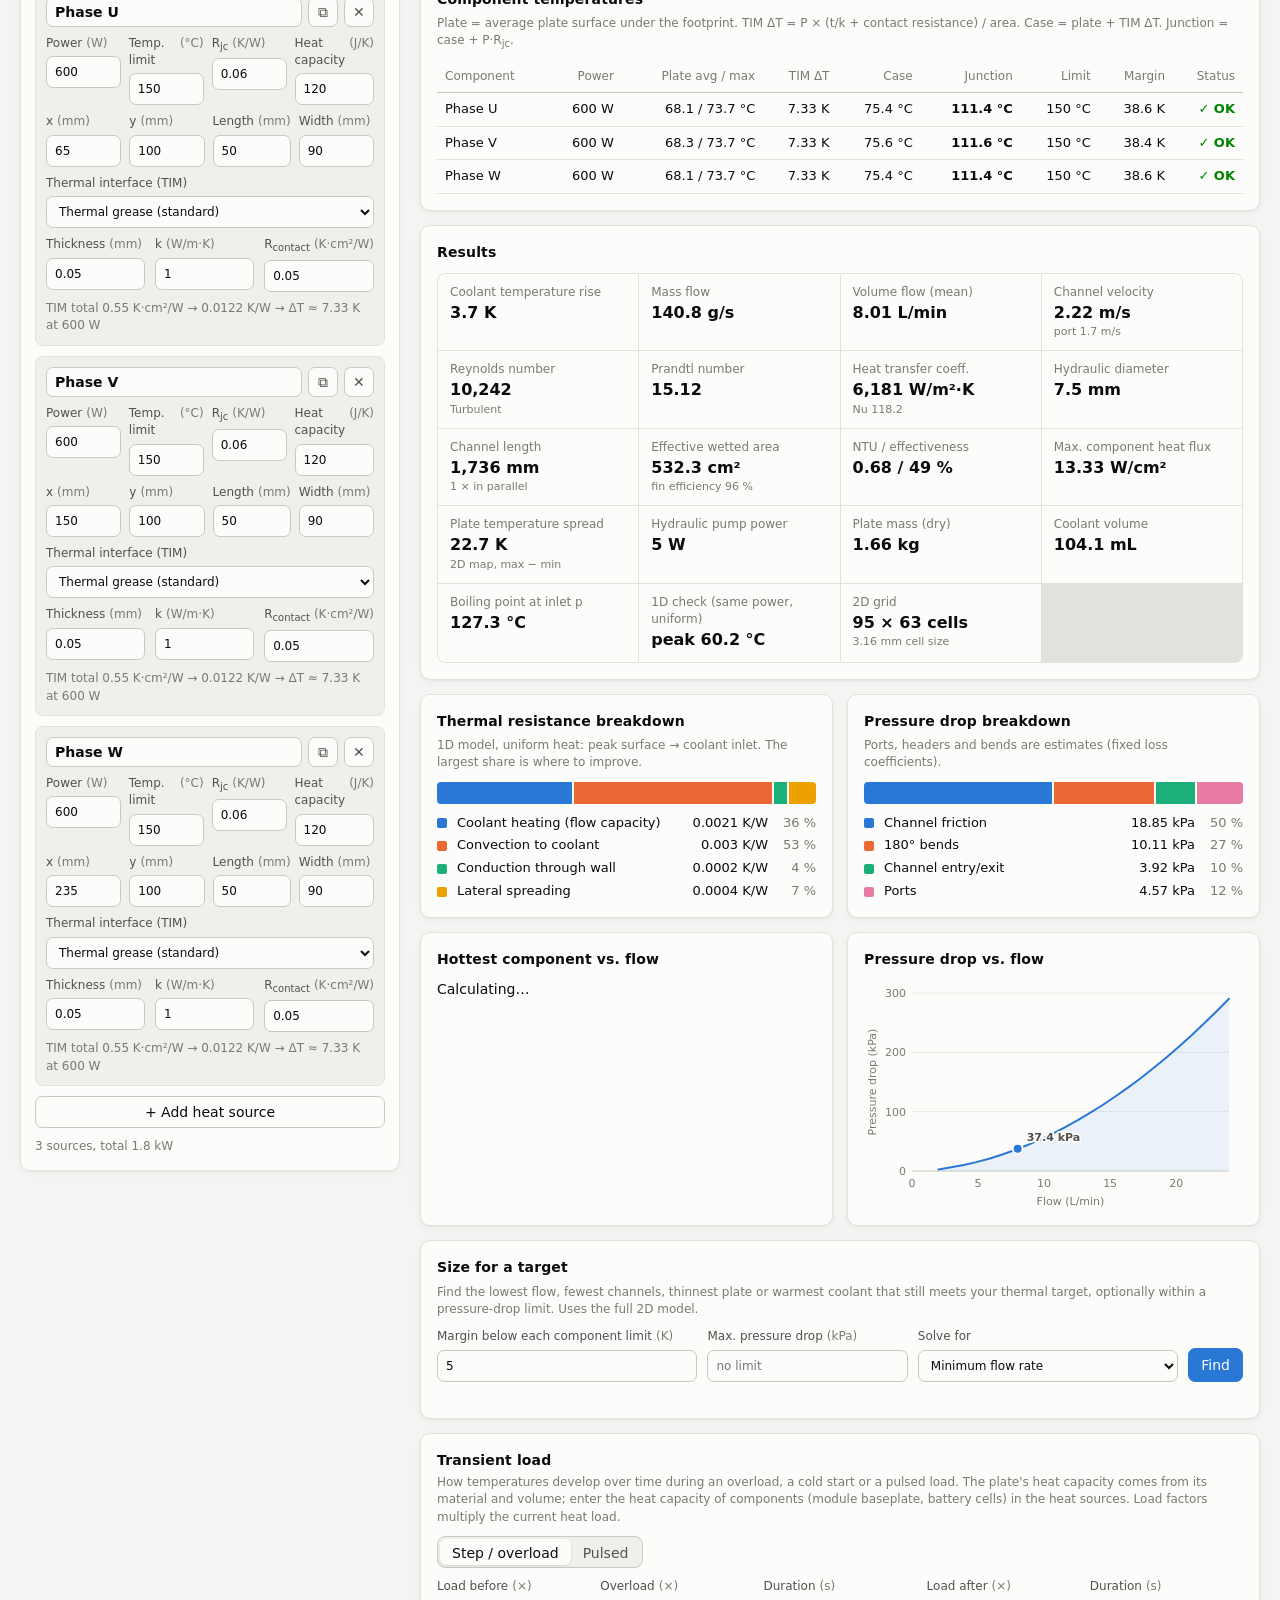
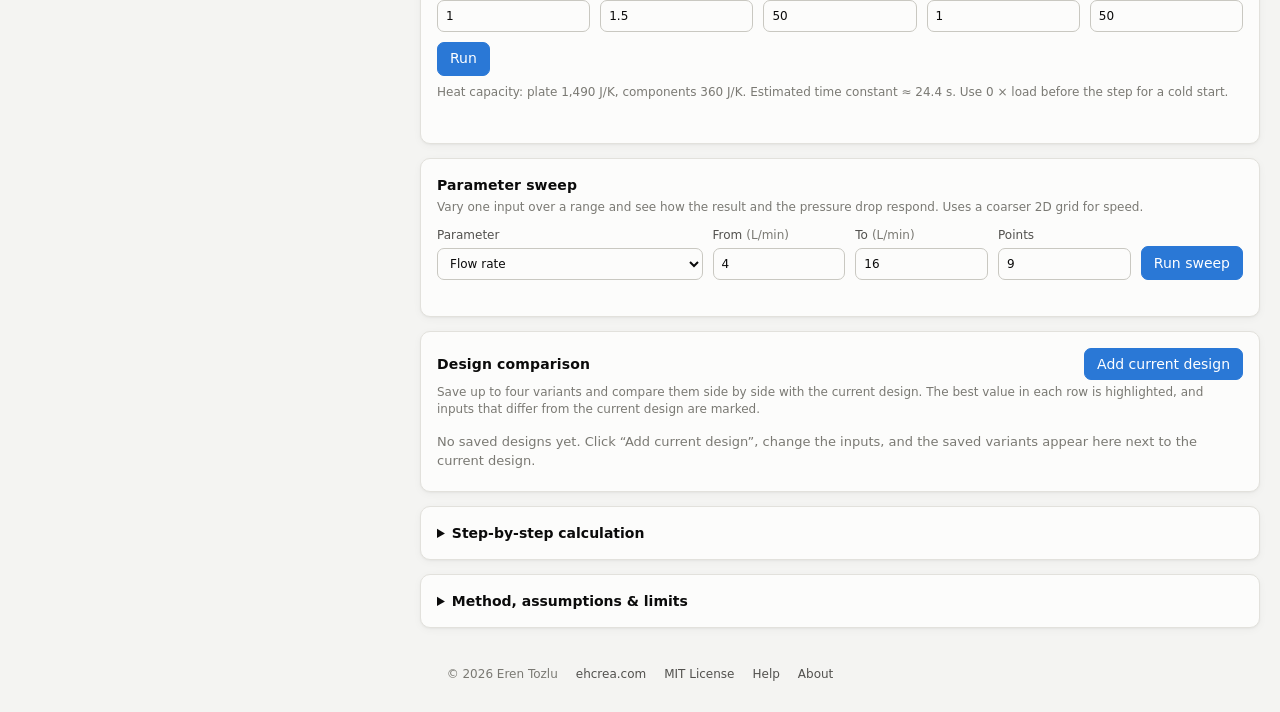
==== commit 412cd205: "Add Spanish language All 619 interface, design-check and report texts plus the help, about and metho" ====
--- a/index.html
+++ b/index.html
@@ -16,7 +16,7 @@
   <meta name="apple-mobile-web-app-status-bar-style" content="default">
   <meta name="theme-color" content="#f4f4f2" media="(prefers-color-scheme: light)">
   <meta name="theme-color" content="#111110" media="(prefers-color-scheme: dark)">
-  <link rel="stylesheet" href="css/style.css?v=35">
+  <link rel="stylesheet" href="css/style.css?v=37">
   <script>
     // Apply the saved theme before first paint to avoid a flash.
     try { const t = localStorage.getItem('coldplate.theme'); if (t === 'light' || t === 'dark') document.documentElement.setAttribute('data-theme', t); } catch (e) { /* storage unavailable */ }
@@ -408,17 +408,17 @@
 
   <div class="toast" id="toast" role="status" hidden></div>
 
-  <script src="js/units.js?v=35"></script>
-  <script src="js/i18n.js?v=35"></script>
-  <script src="js/data.js?v=35"></script>
-  <script src="js/physics.js?v=35"></script>
-  <script src="js/physics2d.js?v=35"></script>
-  <script src="js/steps.js?v=35"></script>
-  <script src="js/study.js?v=35"></script>
-  <script src="js/transient.js?v=35"></script>
-  <script src="js/drawing.js?v=35"></script>
-  <script src="js/charts.js?v=35"></script>
-  <script src="js/report.js?v=35"></script>
-  <script src="js/app.js?v=35"></script>
+  <script src="js/units.js?v=37"></script>
+  <script src="js/i18n.js?v=37"></script>
+  <script src="js/data.js?v=37"></script>
+  <script src="js/physics.js?v=37"></script>
+  <script src="js/physics2d.js?v=37"></script>
+  <script src="js/steps.js?v=37"></script>
+  <script src="js/study.js?v=37"></script>
+  <script src="js/transient.js?v=37"></script>
+  <script src="js/drawing.js?v=37"></script>
+  <script src="js/charts.js?v=37"></script>
+  <script src="js/report.js?v=37"></script>
+  <script src="js/app.js?v=37"></script>
 </body>
 </html>
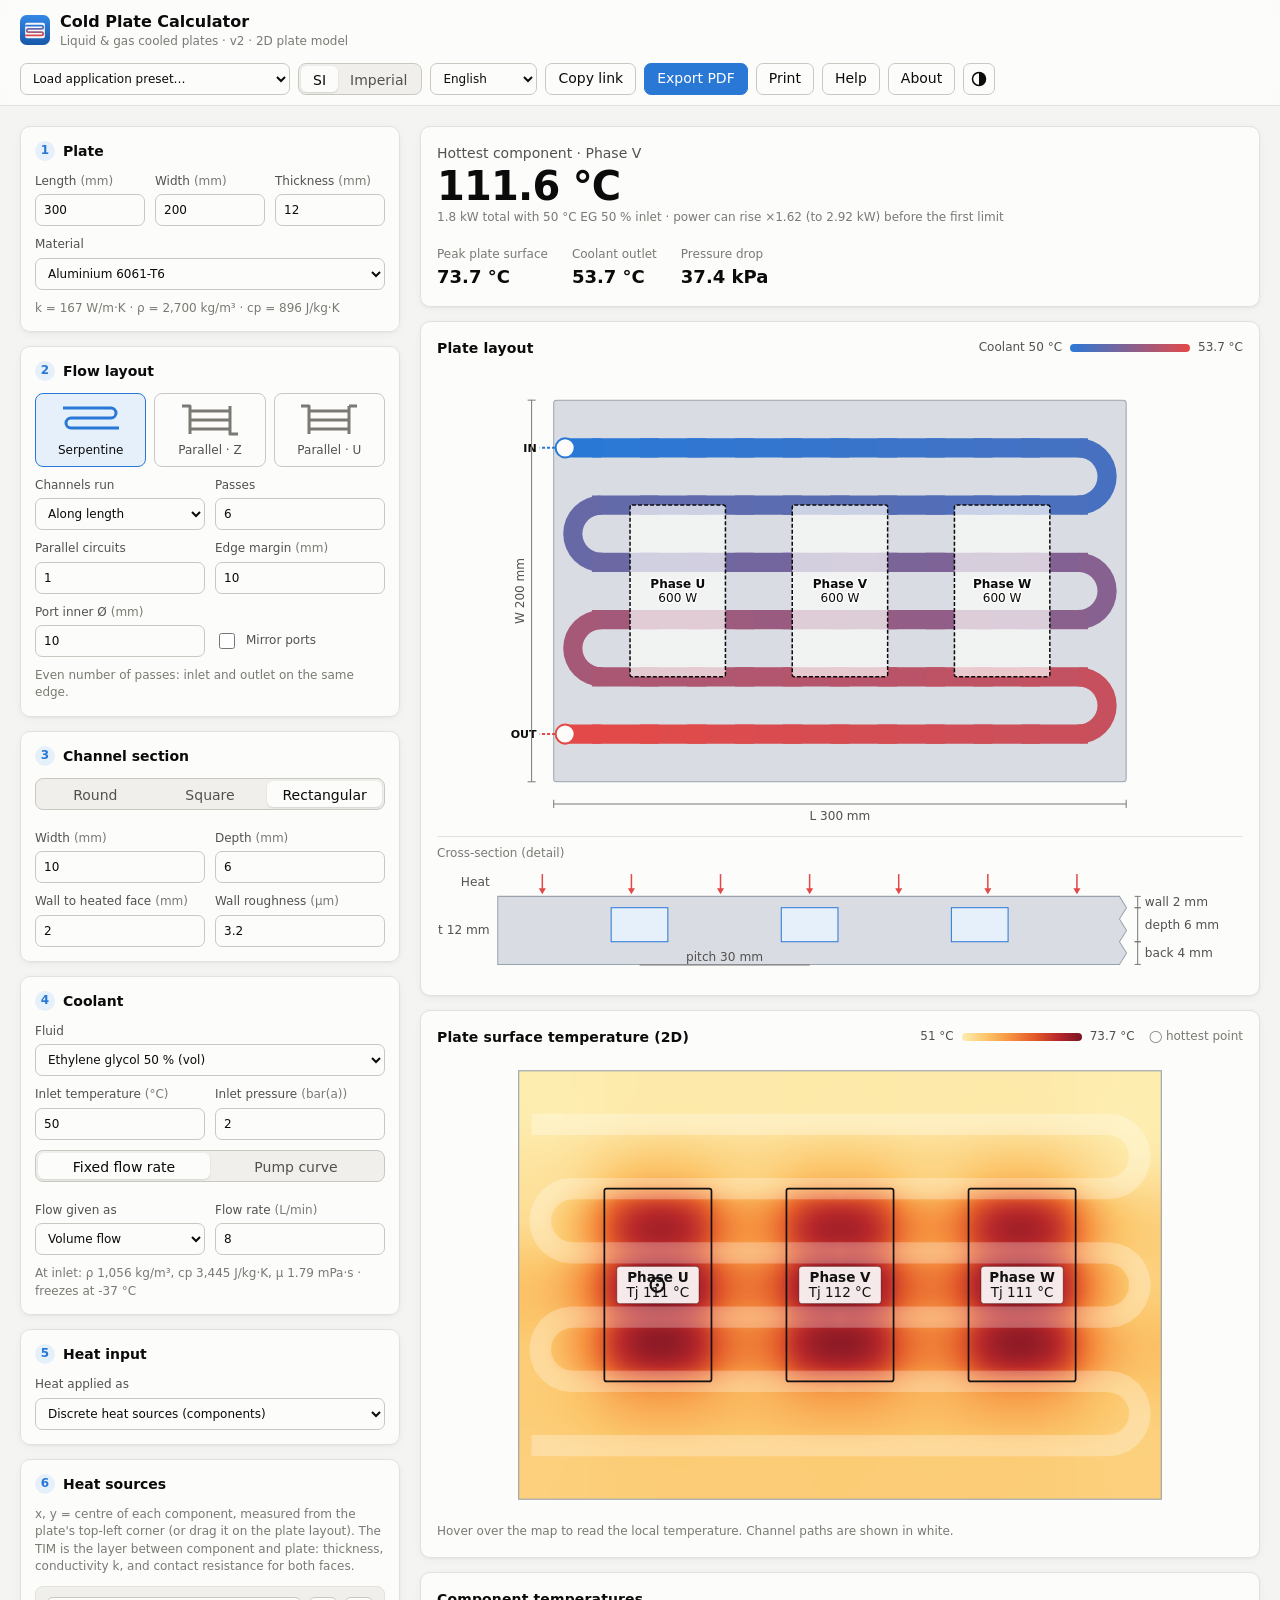
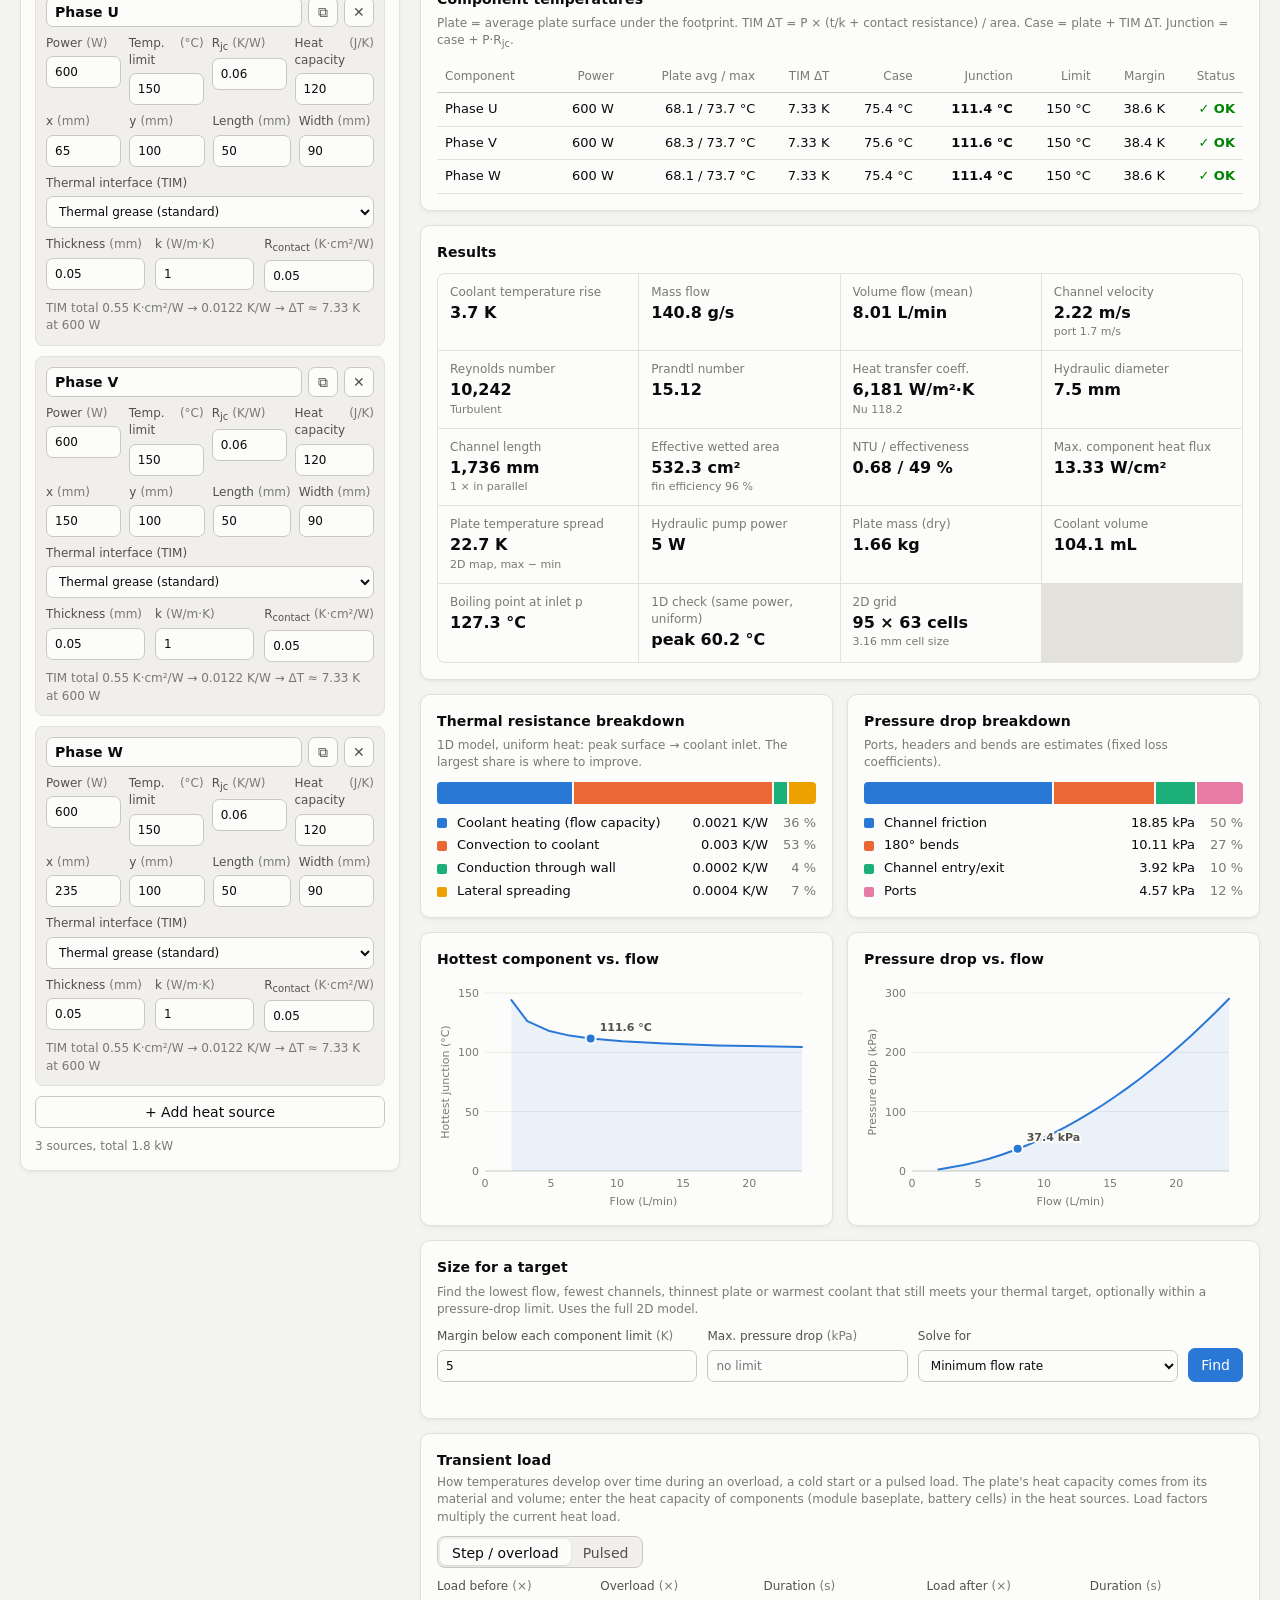
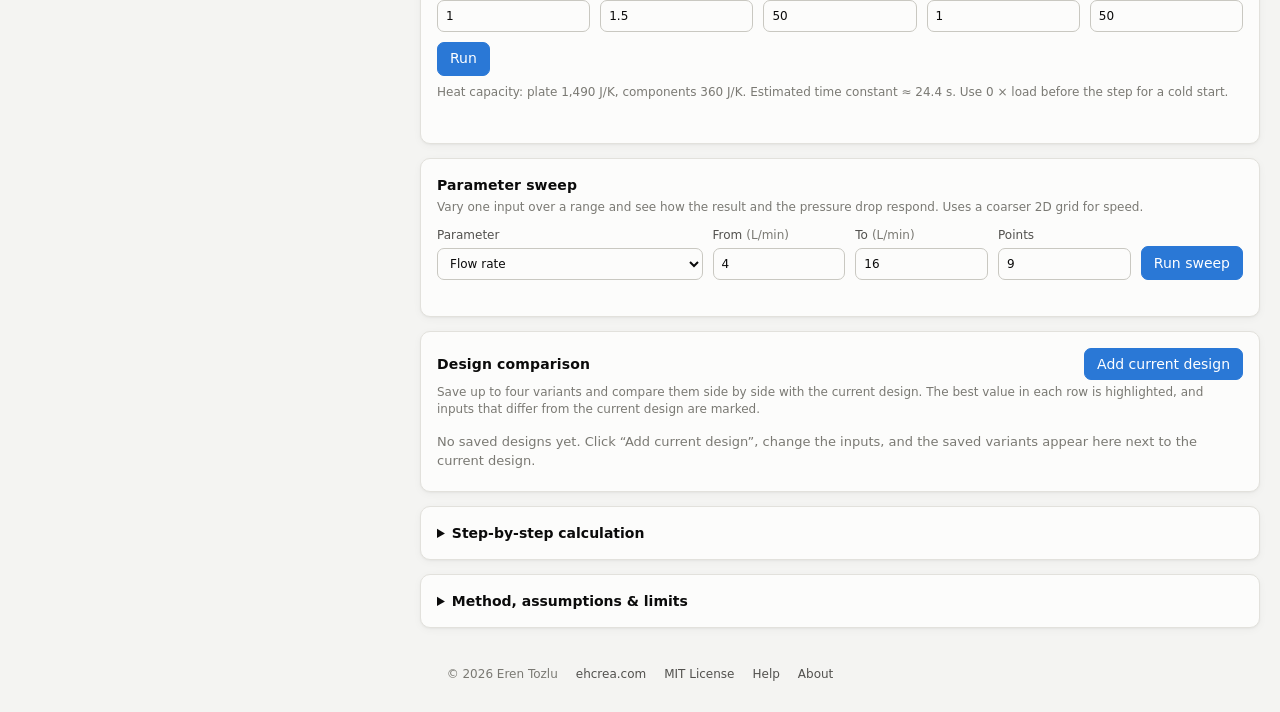
==== commit e32ebf49: "Add Patreon support box to the About dialog Co-Authored-By: Claude Opus 5.5 <noreply@anthropic.com>" ====
--- a/index.html
+++ b/index.html
@@ -16,7 +16,7 @@
   <meta name="apple-mobile-web-app-status-bar-style" content="default">
   <meta name="theme-color" content="#f4f4f2" media="(prefers-color-scheme: light)">
   <meta name="theme-color" content="#111110" media="(prefers-color-scheme: dark)">
-  <link rel="stylesheet" href="css/style.css?v=37">
+  <link rel="stylesheet" href="css/style.css?v=38">
   <script>
     // Apply the saved theme before first paint to avoid a flash.
     try { const t = localStorage.getItem('coldplate.theme'); if (t === 'light' || t === 'dark') document.documentElement.setAttribute('data-theme', t); } catch (e) { /* storage unavailable */ }
@@ -408,17 +408,17 @@
 
   <div class="toast" id="toast" role="status" hidden></div>
 
-  <script src="js/units.js?v=37"></script>
-  <script src="js/i18n.js?v=37"></script>
-  <script src="js/data.js?v=37"></script>
-  <script src="js/physics.js?v=37"></script>
-  <script src="js/physics2d.js?v=37"></script>
-  <script src="js/steps.js?v=37"></script>
-  <script src="js/study.js?v=37"></script>
-  <script src="js/transient.js?v=37"></script>
-  <script src="js/drawing.js?v=37"></script>
-  <script src="js/charts.js?v=37"></script>
-  <script src="js/report.js?v=37"></script>
-  <script src="js/app.js?v=37"></script>
+  <script src="js/units.js?v=38"></script>
+  <script src="js/i18n.js?v=38"></script>
+  <script src="js/data.js?v=38"></script>
+  <script src="js/physics.js?v=38"></script>
+  <script src="js/physics2d.js?v=38"></script>
+  <script src="js/steps.js?v=38"></script>
+  <script src="js/study.js?v=38"></script>
+  <script src="js/transient.js?v=38"></script>
+  <script src="js/drawing.js?v=38"></script>
+  <script src="js/charts.js?v=38"></script>
+  <script src="js/report.js?v=38"></script>
+  <script src="js/app.js?v=38"></script>
 </body>
 </html>
--- a/css/style.css
+++ b/css/style.css
@@ -339,6 +339,10 @@
 .about-head p { margin: 2px 0 0; color: var(--text-3); font-size: 12px; }
 .about p { line-height: 1.55; margin: 0 0 10px; }
 .about a { color: var(--accent); }
+.about-support { margin: 14px 0 0; padding: 12px 14px; border: 1px solid var(--border); border-radius: var(--radius); background: var(--accent-soft); }
+.about-support p { margin: 0 0 10px; }
+.about a.btn-support { display: inline-flex; align-items: center; gap: 6px; padding: 7px 14px; border-radius: 999px; background: #ff424d; color: #fff; font-weight: 600; font-size: 13px; text-decoration: none; }
+.about a.btn-support:hover { background: #e63a44; }
 .about .about-meta { margin: 14px 0 0; padding-top: 10px; border-top: 1px solid var(--border); color: var(--text-3); font-size: 12px; }
 
 /* Step-by-step calculation */
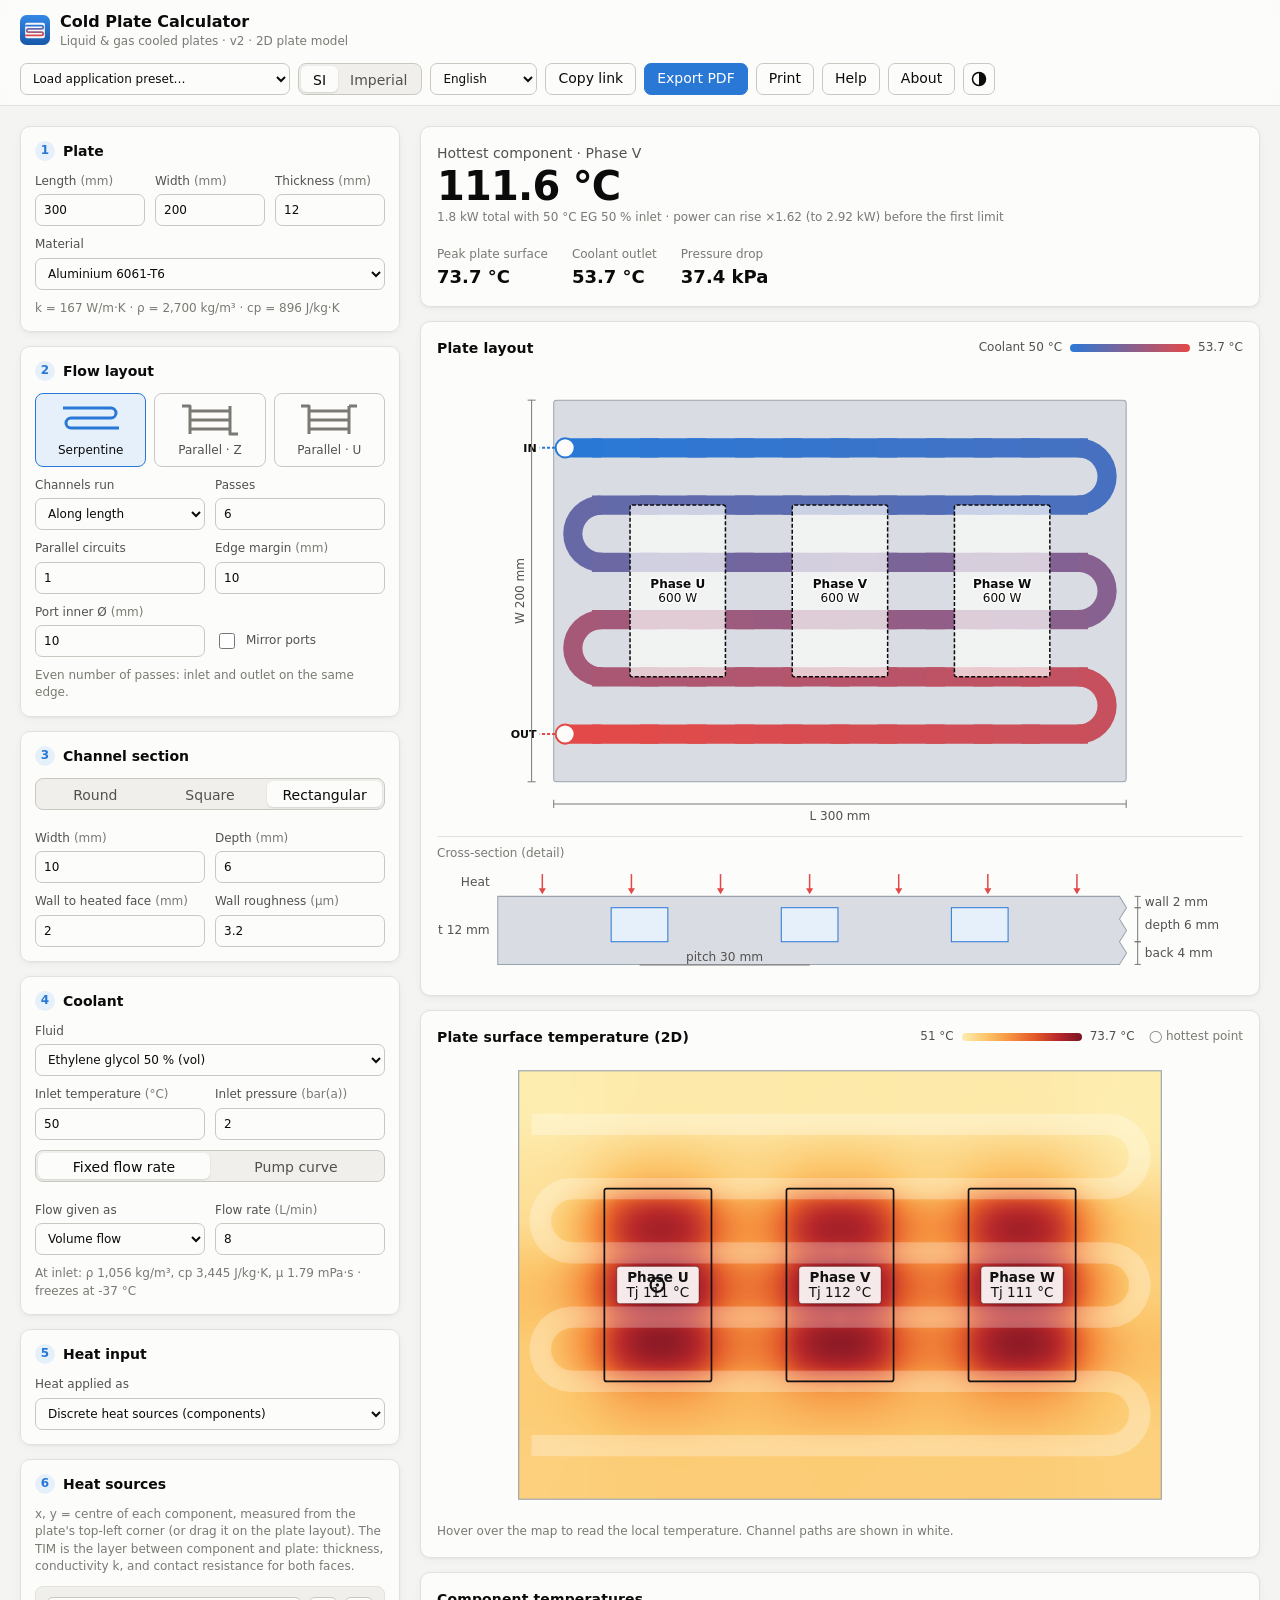
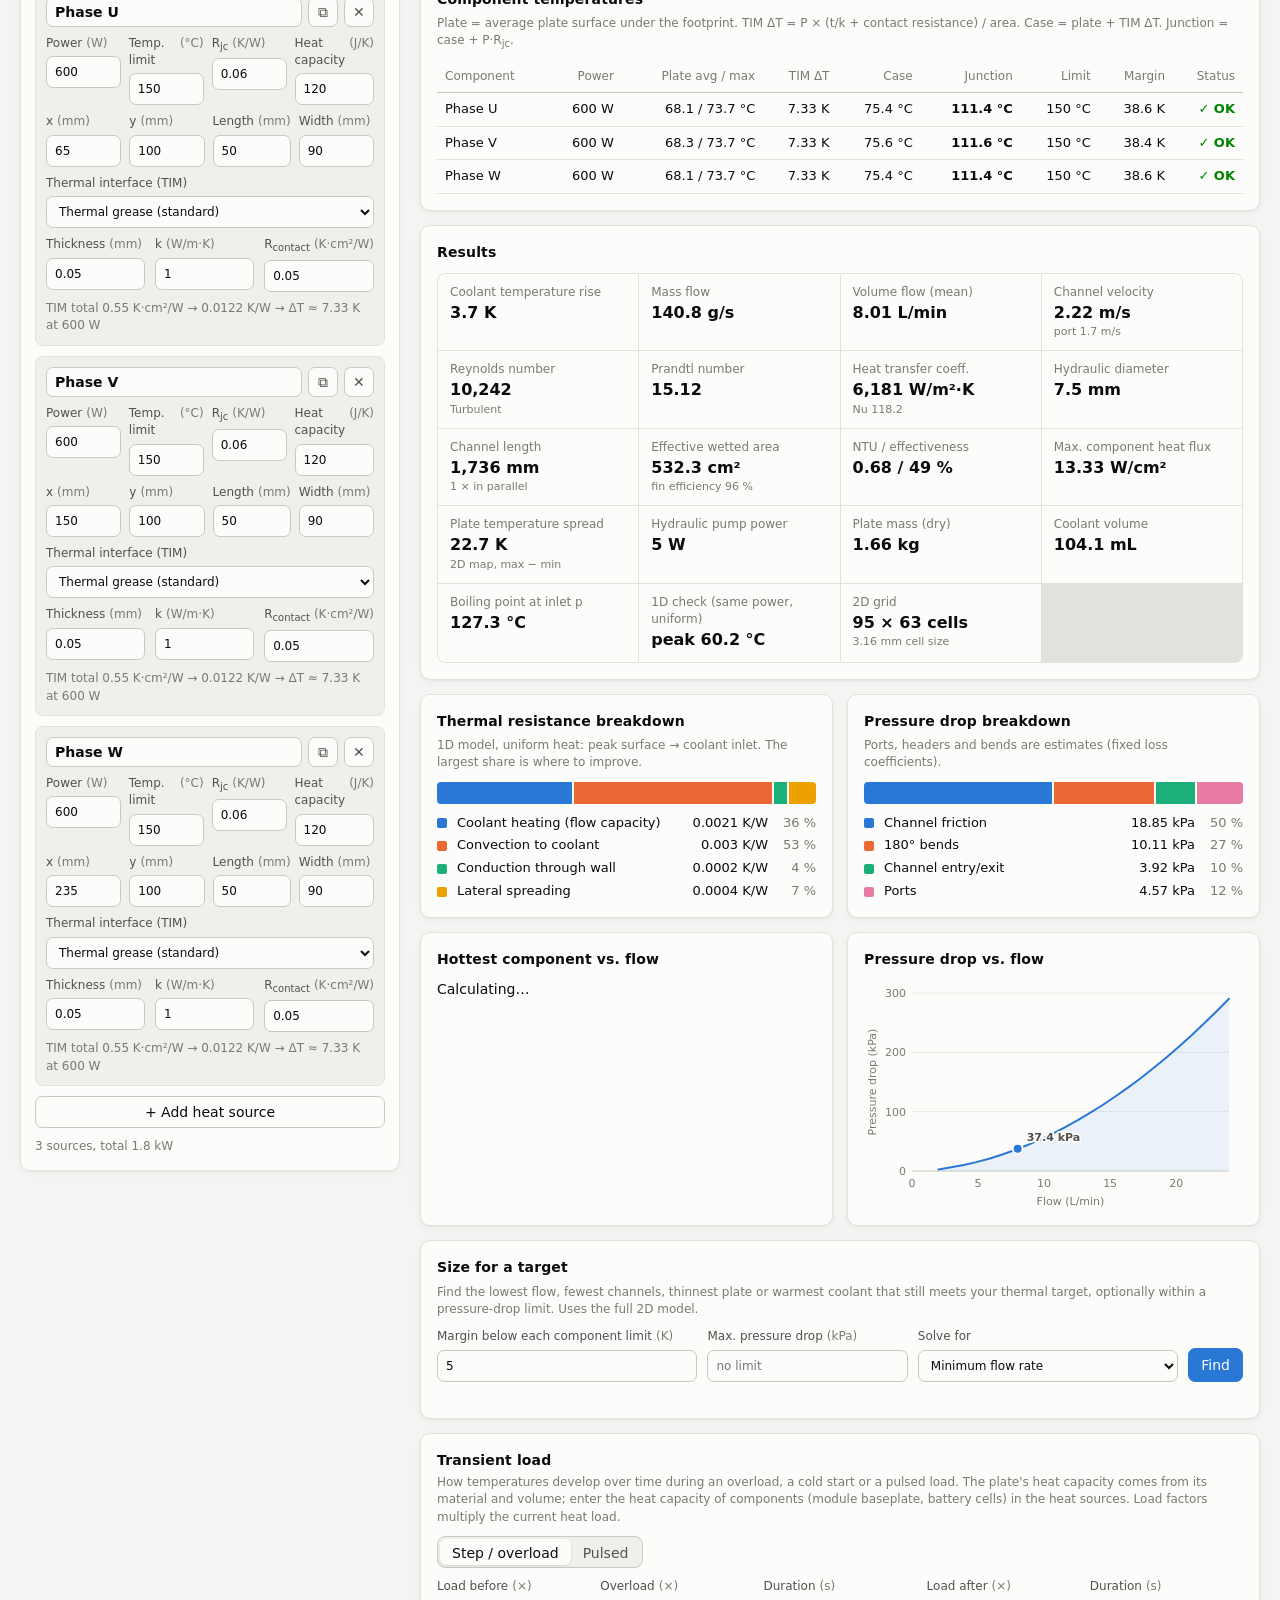
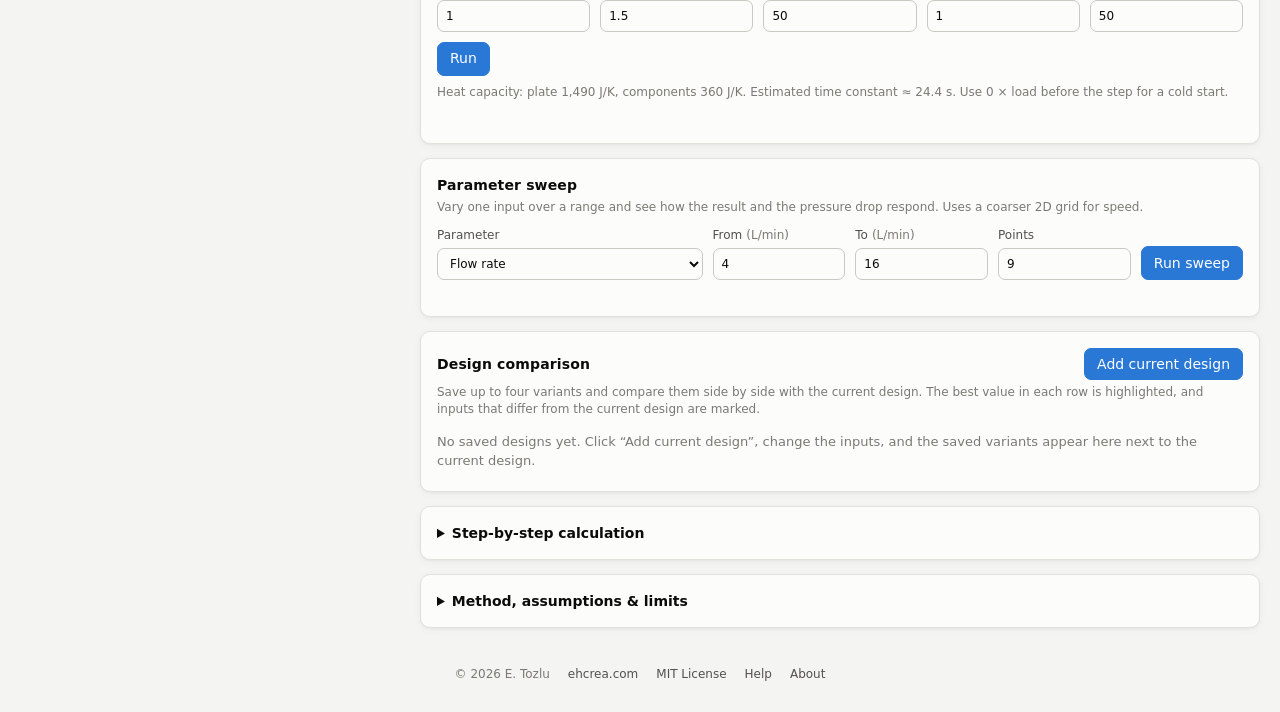
==== commit a12b4adc: "Show the author as "E. Tozlu" everywhere About section, footer, structured-data author, LICENSE and " ====
--- a/index.html
+++ b/index.html
@@ -1,10 +1,38 @@
 <!doctype html>
-<html lang="en">
+<html lang="en" data-page="en">
 <head>
   <meta charset="utf-8">
   <meta name="viewport" content="width=device-width, initial-scale=1">
-  <title>Cold Plate Calculator</title>
-  <meta name="description" content="Estimate heat dissipation, coolant temperature rise and pressure drop of liquid- and gas-cooled cold plates for power electronics, batteries and fuel cells.">
+  <!-- seo: generated by tools/build-pages.js -->
+  <title>Cold Plate Calculator: liquid cooling, pressure drop and temperature map</title>
+  <meta name="description" content="Free online cold plate calculator for power electronics, batteries and fuel cells: place heat sources, see a 2D temperature map, coolant temperature rise, pressure drop, pump operating point and flow per channel, then export a PDF design report.">
+  <link rel="canonical" href="https://ehcrea.github.io/cold-plate-calculator/">
+  <link rel="alternate" hreflang="en" href="https://ehcrea.github.io/cold-plate-calculator/">
+  <link rel="alternate" hreflang="de" href="https://ehcrea.github.io/cold-plate-calculator/de/">
+  <link rel="alternate" hreflang="nl" href="https://ehcrea.github.io/cold-plate-calculator/nl/">
+  <link rel="alternate" hreflang="tr" href="https://ehcrea.github.io/cold-plate-calculator/tr/">
+  <link rel="alternate" hreflang="es" href="https://ehcrea.github.io/cold-plate-calculator/es/">
+  <link rel="alternate" hreflang="x-default" href="https://ehcrea.github.io/cold-plate-calculator/">
+  <meta property="og:type" content="website">
+  <meta property="og:site_name" content="ehcrea">
+  <meta property="og:title" content="Cold Plate Calculator: liquid cooling, pressure drop and temperature map">
+  <meta property="og:description" content="Free online cold plate calculator for power electronics, batteries and fuel cells: place heat sources, see a 2D temperature map, coolant temperature rise, pressure drop, pump operating point and flow per channel, then export a PDF design report.">
+  <meta property="og:url" content="https://ehcrea.github.io/cold-plate-calculator/">
+  <meta property="og:image" content="https://ehcrea.github.io/cold-plate-calculator/icons/og-image.png">
+  <meta property="og:image:width" content="1200">
+  <meta property="og:image:height" content="630">
+  <meta property="og:image:alt" content="Cold Plate Calculator: liquid cooling, pressure drop and temperature map">
+  <meta property="og:locale" content="en_US">
+  <meta property="og:locale:alternate" content="de_DE">
+  <meta property="og:locale:alternate" content="nl_NL">
+  <meta property="og:locale:alternate" content="tr_TR">
+  <meta property="og:locale:alternate" content="es_ES">
+  <meta name="twitter:card" content="summary_large_image">
+  <meta name="twitter:title" content="Cold Plate Calculator: liquid cooling, pressure drop and temperature map">
+  <meta name="twitter:description" content="Free online cold plate calculator for power electronics, batteries and fuel cells: place heat sources, see a 2D temperature map, coolant temperature rise, pressure drop, pump operating point and flow per channel, then export a PDF design report.">
+  <meta name="twitter:image" content="https://ehcrea.github.io/cold-plate-calculator/icons/og-image.png">
+  <script type="application/ld+json">{"@context":"https://schema.org","@type":"WebApplication","name":"Cold Plate Calculator","alternateName":"Cold Plate Calculator: liquid cooling, pressure drop and temperature map","url":"https://ehcrea.github.io/cold-plate-calculator/","description":"Free online cold plate calculator for power electronics, batteries and fuel cells: place heat sources, see a 2D temperature map, coolant temperature rise, pressure drop, pump operating point and flow per channel, then export a PDF design report.","applicationCategory":"EngineeringApplication","operatingSystem":"Any (web browser)","browserRequirements":"Requires JavaScript","inLanguage":["en","de","nl","tr","es"],"isAccessibleForFree":true,"offers":{"@type":"Offer","price":"0","priceCurrency":"EUR"},"license":"https://opensource.org/licenses/MIT","image":"https://ehcrea.github.io/cold-plate-calculator/icons/og-image.png","author":{"@type":"Person","name":"E. Tozlu","url":"https://erentozlu.com"},"publisher":{"@type":"Organization","name":"ehcrea","url":"https://ehcrea.com"},"codeRepository":"https://github.com/ehcrea/cold-plate-calculator","featureList":["Liquid- and gas-cooled cold plates","2D temperature map with placed heat sources","Coolant temperature rise and pressure drop","Pump operating point and flow per channel","PDF design report","Metric and US units","English, German, Dutch, Turkish and Spanish"]}</script>
+  <!-- /seo -->
   <link rel="icon" href="icons/favicon.svg" type="image/svg+xml">
   <link rel="icon" href="icons/favicon-32.png" sizes="32x32" type="image/png">
   <link rel="icon" href="icons/favicon-16.png" sizes="16x16" type="image/png">
@@ -16,7 +44,7 @@
   <meta name="apple-mobile-web-app-status-bar-style" content="default">
   <meta name="theme-color" content="#f4f4f2" media="(prefers-color-scheme: light)">
   <meta name="theme-color" content="#111110" media="(prefers-color-scheme: dark)">
-  <link rel="stylesheet" href="css/style.css?v=38">
+  <link rel="stylesheet" href="css/style.css?v=39">
   <script>
     // Apply the saved theme before first paint to avoid a flash.
     try { const t = localStorage.getItem('coldplate.theme'); if (t === 'light' || t === 'dark') document.documentElement.setAttribute('data-theme', t); } catch (e) { /* storage unavailable */ }
@@ -252,7 +280,7 @@
 
       <div class="card" id="sources-card" hidden>
         <h2>Component temperatures</h2>
-        <p class="card-note" data-i18n-html="srcnote"></p>
+        <p class="card-note" data-i18n-html="srcnote"><!--i18n:srcnote-->Plate = average plate surface under the footprint. TIM ΔT = P × (t/k + contact resistance) / area. Case = plate + TIM ΔT. Junction = case + P·R<sub>jc</sub>.<!--/i18n:srcnote--></p>
         <div class="table-wrap" id="sources-table"></div>
       </div>
 
@@ -383,13 +411,24 @@
 
       <details class="card notes">
         <summary>Method, assumptions &amp; limits</summary>
-        <div class="notes-body" data-i18n-html="notes"></div>
+        <div class="notes-body" data-i18n-html="notes"><!--i18n:notes--><p>Concept-sizing estimate: a 2D plate conduction model coupled to 1D channel hydraulics. Expect roughly ±15–30 % compared with CFD or test data, and validate final designs by simulation or measurement.</p>
+<ul>
+<li><b>Heat transfer.</b> Laminar: Shah &amp; London Nu<sub>H1</sub> and f·Re for the channel aspect ratio, with a Hausen-type entry correction per straight pass. Turbulent: Gnielinski with a short-duct correction. Re 2300–4000 is blended. Bends restart the boundary layer; Dean-vortex enhancement is ignored (conservative).</li>
+<li><b>2D plate model.</b> The plate face is a grid of up to about 6,000 cells conducting in-plane through the local solid thickness. Cells above channels, port leads and headers are coupled to the coolant through the heated-face wall and the fin-corrected convective film. The coolant is marched along each channel path until plate and coolant agree. This gives the map, the peak temperature and the component temperatures.</li>
+<li><b>Components.</b> Case = plate under the footprint + P·(t/k + contact resistance)/A of the TIM. Junction = case + P·R<sub>jc</sub>. Spreading through the plate thickness under small sources is not modelled, so very small, intense sources read slightly optimistic.</li>
+<li><b>Pressure drop.</b> Shah apparent friction (laminar, developing) and Haaland (turbulent); Darby 3-K for 180° bends; fixed loss coefficients for channel entry/exit (0.5 + 1.0) and ports (1.5 each).</li>
+<li><b>Flow distribution.</b> Parallel layouts: the headers are split into segments with friction and momentum (the inlet header regains 1.0×, the outlet header loses 2.0× the velocity-head change), balanced against each channel's own Δp(q). The per-channel flows set the header losses and each channel's heat transfer in the 2D model.</li>
+<li><b>Pump curve.</b> The operating flow is found by bisection where the pump pressure rise equals the plate plus rest-of-loop pressure drop (which scales with flow²).</li>
+<li><b>Fluids.</b> Properties at the mean bulk temperature. Glycol data by volume, approximate (±5–10 %). Gases are ideal and incompressible within the plate, at inlet pressure.</li>
+<li><b>Not modelled.</b> Radiation and natural convection, two-phase flow, turbulators and pin fins, gas compressibility within the plate.</li>
+<li>Transient load: implicit (backward-Euler) time stepping of the same 2D plate model with the heat capacity of the plate and, optionally, of each component; the coolant is treated as quasi-steady because it passes through the plate in a fraction of a second. Junction-to-case and TIM layers have no heat capacity, so their share of a load change appears at once (conservative).</li>
+</ul><!--/i18n:notes--></div>
       </details>
     </section>
   </main>
 
   <footer class="site-footer">
-    <span>© 2026 Eren Tozlu</span>
+    <span>© 2026 E. Tozlu</span>
     <a href="https://ehcrea.com" target="_blank" rel="noopener">ehcrea.com</a>
     <a href="https://github.com/ehcrea/cold-plate-calculator/blob/main/LICENSE" target="_blank" rel="noopener">MIT License</a>
     <a href="#help" data-dialog="help">Help</a>
@@ -398,27 +437,43 @@
 
   <dialog class="about" id="about" aria-labelledby="about-title">
     <form method="dialog"><button class="btn btn-icon about-close" title="Close" aria-label="Close">✕</button></form>
-    <div data-i18n-html="about"></div>
+    <div data-i18n-html="about"><!--i18n:about--><div class="about-head"><img src="icons/favicon.svg" alt=""><div><h2 id="about-title">Cold Plate Calculator</h2><p>Version 2 · by E. Tozlu</p></div></div>
+<p>A free, browser-based tool for first-pass sizing of liquid- and gas-cooled cold plates for power electronics, batteries and fuel-cell systems. It couples a 2D conduction model of the plate with 1D channel hydraulics, pump matching and manifold flow distribution. All calculations run in your browser.</p>
+<p>Made by E. Tozlu. More engineering tools and projects at <a href="https://ehcrea.com" target="_blank" rel="noopener">ehcrea.com</a>.</p>
+<p>Open source under the <a href="https://github.com/ehcrea/cold-plate-calculator/blob/main/LICENSE" target="_blank" rel="noopener">MIT License</a>; the source code is on <a href="https://github.com/ehcrea/cold-plate-calculator" target="_blank" rel="noopener">GitHub</a>.</p>
+<div class="about-social"><span class="about-social-label">Follow ehcrea.studio</span><a class="social-link" href="https://www.instagram.com/ehcrea.studio" target="_blank" rel="noopener" aria-label="ehcrea.studio on Instagram (opens in a new tab)"><svg viewBox="0 0 24 24" width="18" height="18" aria-hidden="true" focusable="false"><rect x="3" y="3" width="18" height="18" rx="5" fill="none" stroke="currentColor" stroke-width="2"/><circle cx="12" cy="12" r="4" fill="none" stroke="currentColor" stroke-width="2"/><circle cx="17.5" cy="6.5" r="1.3" fill="currentColor"/></svg><span>Instagram</span></a><a class="social-link" href="https://www.facebook.com/ehcrea.studio" target="_blank" rel="noopener" aria-label="ehcrea.studio on Facebook (opens in a new tab)"><svg viewBox="0 0 24 24" width="18" height="18" aria-hidden="true" focusable="false"><path fill="currentColor" d="M13.5 21v-7.5h2.6l.4-3h-3V8.6c0-.9.3-1.5 1.5-1.5h1.6V4.4c-.3 0-1.2-.1-2.3-.1-2.3 0-3.8 1.4-3.8 3.9v2.3H7.9v3h2.6V21h3z"/></svg><span>Facebook</span></a></div><div class="about-support"><p><strong>Enjoying the calculator?</strong> It is free for everyone and I keep adding features in my spare time. If it saved you time on a project or helped you learn, you can support its development on Patreon. Every contribution, big or small, helps me keep building new engineering tools. Thank you!</p><a class="btn-support" href="https://www.patreon.com/ehcrea" target="_blank" rel="noopener"><span aria-hidden="true">♥</span> Support me on Patreon</a></div>
+<p class="about-meta">Results are engineering estimates. Validate final designs by CFD or test.</p><!--/i18n:about--></div>
   </dialog>
 
   <dialog class="about help" id="help" aria-labelledby="help-title">
     <form method="dialog"><button class="btn btn-icon about-close" title="Close" aria-label="Close">✕</button></form>
-    <div data-i18n-html="help"></div>
+    <div data-i18n-html="help"><!--i18n:help--><h2 id="help-title">How to use</h2>
+<p>Work through the inputs on the left from top to bottom; the results on the right update as you type.</p>
+<ol><li><b>Start from an example.</b> Pick an application preset in the toolbar and adapt it. You can switch SI/Imperial units and the language at any time.</li><li><b>Plate.</b> Length, width, thickness and material. Higher conductivity spreads heat better between the channels.</li><li><b>Flow layout.</b> Serpentine: one long channel (or a few circuits), even cooling but higher pressure drop. Parallel Z/U: many short channels fed by headers, low pressure drop; check the flow distribution card.</li><li><b>Channel section.</b> Round, square or rectangular. Channel depth plus the heated-face wall must fit within the plate thickness.</li><li><b>Coolant.</b> Fluid, inlet temperature and pressure, and either a fixed flow rate or a pump curve; with a pump curve the operating point is found automatically.</li><li><b>Heat input.</b> Uniform heat: enter a power to get the peak temperature, or a maximum surface temperature to get the capacity. Heat sources: add components with power, footprint, TIM and R<sub>jc</sub>, and drag them on the plate layout.</li></ol>
+<h3>Reading the results</h3>
+<ul><li>The headline shows the capacity, peak temperature or hottest junction. Warnings and notes point out design problems.</li><li>Hover over the 2D map to read local temperatures. The component table lists plate, case and junction temperatures with the margin to each limit.</li><li>The breakdown bars show which thermal resistance or pressure loss dominates: improve the largest one first.</li><li><b>Transient load</b> shows how temperatures develop during an overload, a cold start or pulses, and how long a load can last before a limit is reached.</li>
+<li><b>Size for a target</b> finds the lowest flow, fewest channels, thinnest plate or warmest coolant that meets your limit. <b>Parameter sweep</b> shows how one input affects the result; <b>Design comparison</b> puts saved variants side by side.</li>
+<li>The <a href="#steps" data-open-steps>step-by-step calculation</a> shows every formula with your numbers.</li></ul>
+<h3>Typical values</h3>
+<ul><li>Channel velocity for water/glycol: 0.5–2 m/s (aluminium ≲ 2 m/s against erosion).</li><li>Coolant temperature rise: 3–10 K for good temperature uniformity.</li><li>TIM: thermal grease ≈ 0.05–0.2 K·cm²/W, gap pads ≈ 1–5 K·cm²/W.</li></ul>
+<h3>Saving and sharing</h3>
+<p>Your design is saved in this browser automatically. <b>Copy link</b> creates a URL with all inputs, <b>Export PDF</b> writes a design report including the calculation steps, and <b>Print</b> prints the page.</p>
+<p class="about-meta">Results are engineering estimates for concept sizing (about ±15–30 %). Validate final designs by CFD or test.</p><!--/i18n:help--></div>
   </dialog>
 
   <div class="toast" id="toast" role="status" hidden></div>
 
-  <script src="js/units.js?v=38"></script>
-  <script src="js/i18n.js?v=38"></script>
-  <script src="js/data.js?v=38"></script>
-  <script src="js/physics.js?v=38"></script>
-  <script src="js/physics2d.js?v=38"></script>
-  <script src="js/steps.js?v=38"></script>
-  <script src="js/study.js?v=38"></script>
-  <script src="js/transient.js?v=38"></script>
-  <script src="js/drawing.js?v=38"></script>
-  <script src="js/charts.js?v=38"></script>
-  <script src="js/report.js?v=38"></script>
-  <script src="js/app.js?v=38"></script>
+  <script src="js/units.js?v=39"></script>
+  <script src="js/i18n.js?v=39"></script>
+  <script src="js/data.js?v=39"></script>
+  <script src="js/physics.js?v=39"></script>
+  <script src="js/physics2d.js?v=39"></script>
+  <script src="js/steps.js?v=39"></script>
+  <script src="js/study.js?v=39"></script>
+  <script src="js/transient.js?v=39"></script>
+  <script src="js/drawing.js?v=39"></script>
+  <script src="js/charts.js?v=39"></script>
+  <script src="js/report.js?v=39"></script>
+  <script src="js/app.js?v=39"></script>
 </body>
 </html>
--- a/css/style.css
+++ b/css/style.css
@@ -339,6 +339,10 @@
 .about-head p { margin: 2px 0 0; color: var(--text-3); font-size: 12px; }
 .about p { line-height: 1.55; margin: 0 0 10px; }
 .about a { color: var(--accent); }
+.about-social { display: flex; flex-wrap: wrap; align-items: center; gap: 8px; margin: 12px 0 0; }
+.about-social-label { font-weight: 600; margin-right: 4px; }
+.about a.social-link { display: inline-flex; align-items: center; gap: 6px; min-height: 32px; padding: 5px 12px; border: 1px solid var(--border); border-radius: 999px; color: inherit; font-weight: 600; font-size: 13px; text-decoration: none; }
+.about a.social-link:hover { border-color: currentColor; text-decoration: underline; }
 .about-support { margin: 14px 0 0; padding: 12px 14px; border: 1px solid var(--border); border-radius: var(--radius); background: var(--accent-soft); }
 .about-support p { margin: 0 0 10px; }
 .about a.btn-support { display: inline-flex; align-items: center; gap: 6px; padding: 7px 14px; border-radius: 999px; background: #ff424d; color: #fff; font-weight: 600; font-size: 13px; text-decoration: none; }
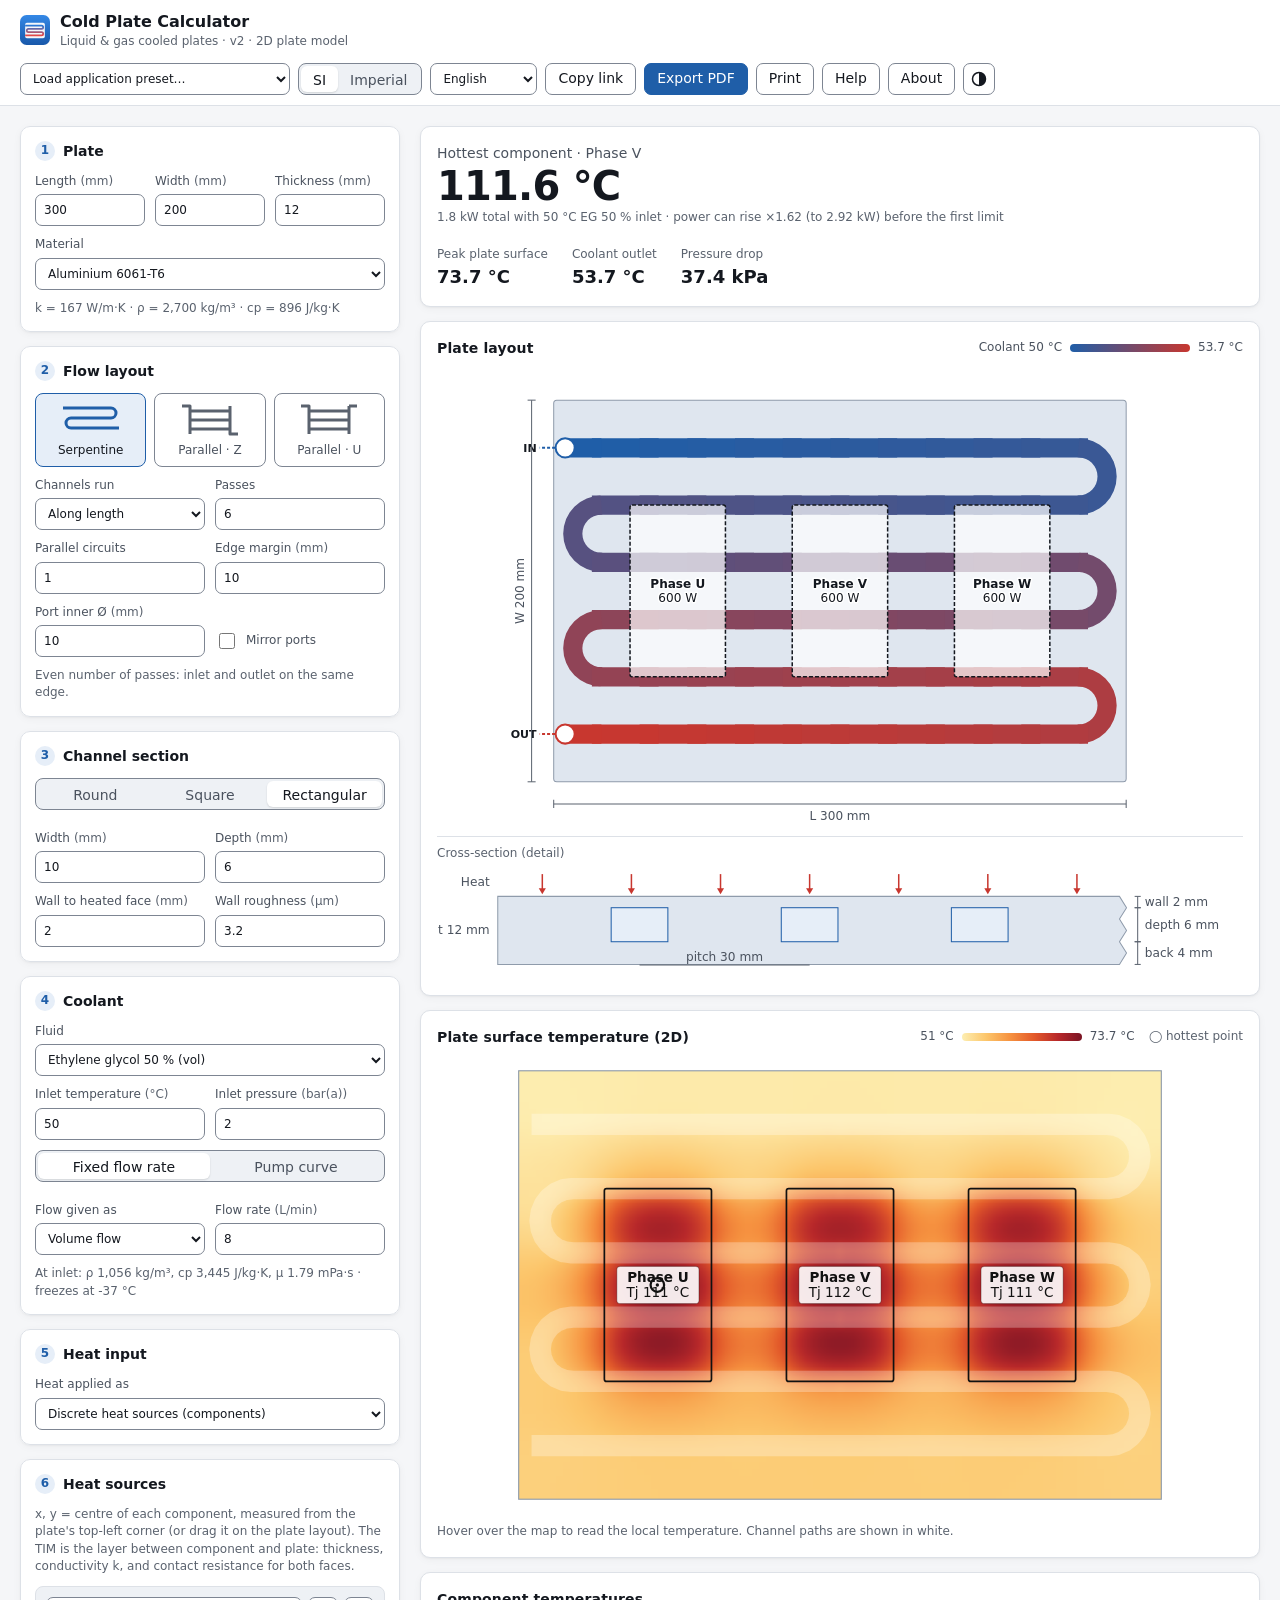
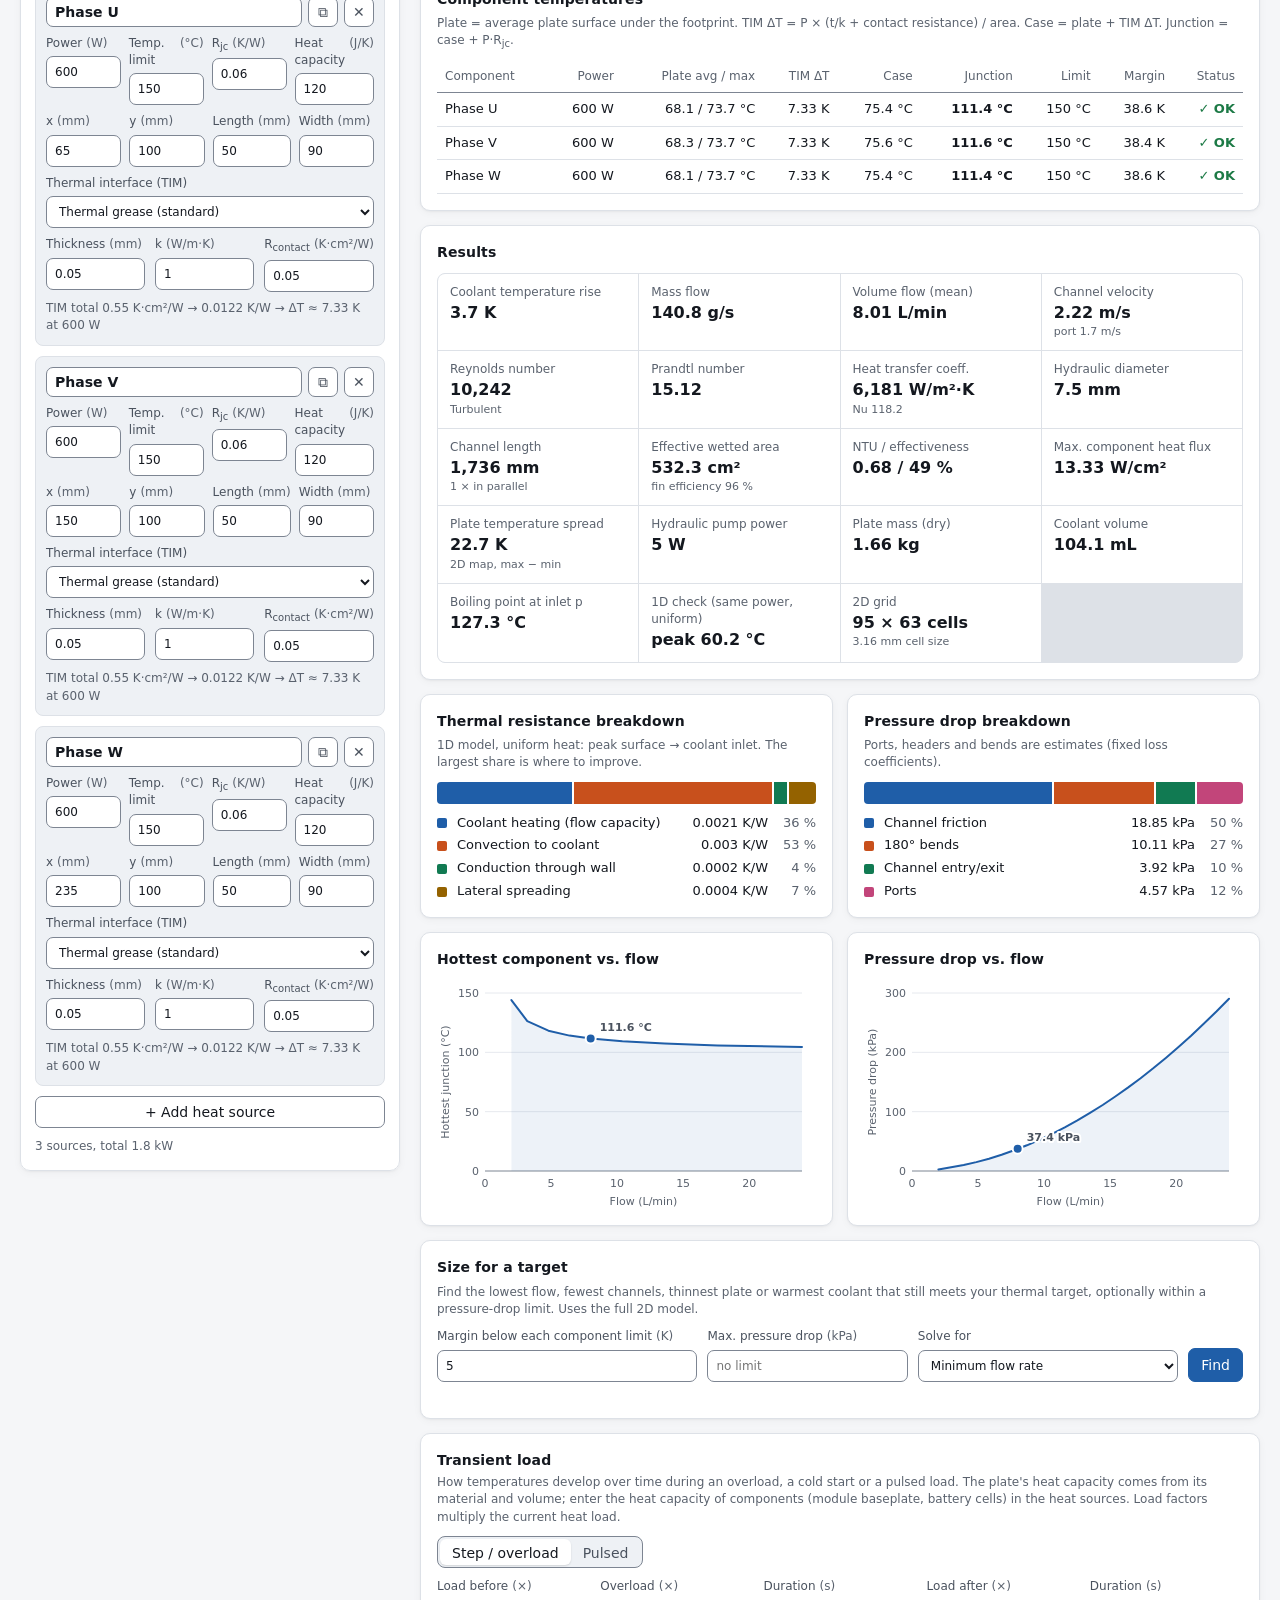
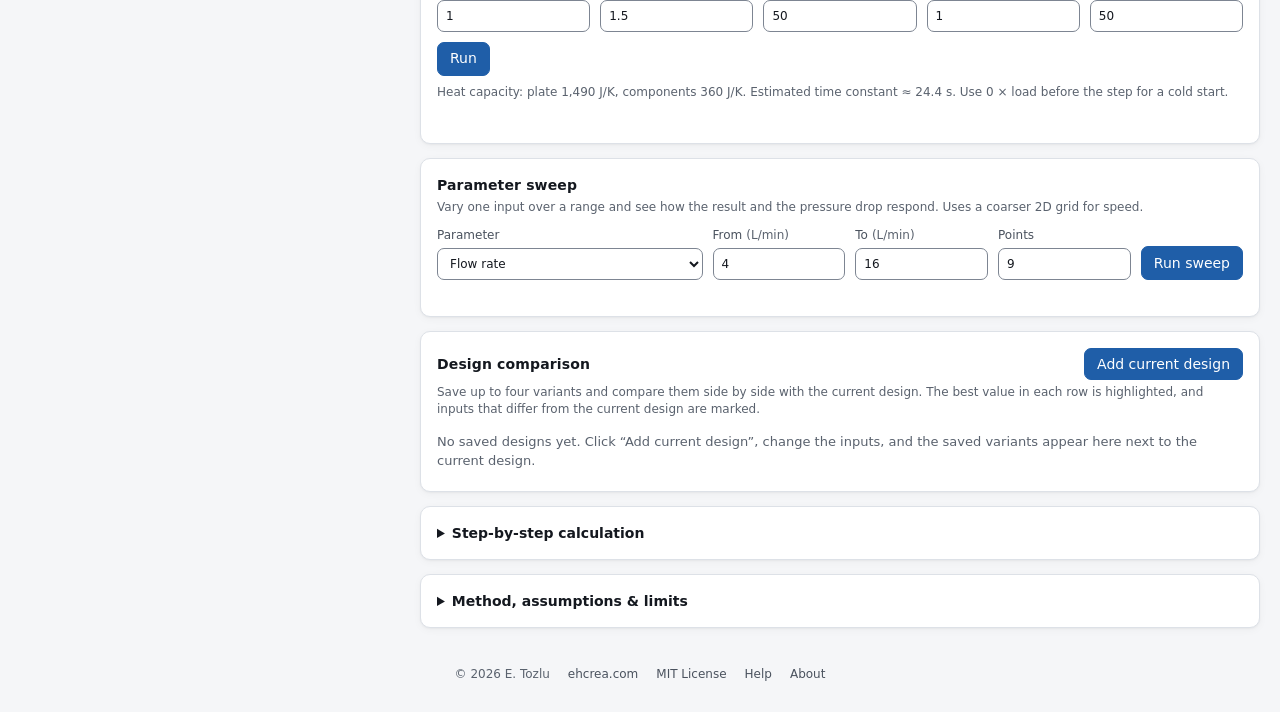
==== commit 523b46d3: "Use the shared calculators colour palette in light and dark mode All ehcrea calculators now share on" ====
--- a/index.html
+++ b/index.html
@@ -42,12 +42,12 @@
   <meta name="mobile-web-app-capable" content="yes">
   <meta name="apple-mobile-web-app-title" content="Cold Plate">
   <meta name="apple-mobile-web-app-status-bar-style" content="default">
-  <meta name="theme-color" content="#f4f4f2" media="(prefers-color-scheme: light)">
-  <meta name="theme-color" content="#111110" media="(prefers-color-scheme: dark)">
+  <meta name="theme-color" content="#f5f6f8" media="(prefers-color-scheme: light)">
+  <meta name="theme-color" content="#0f1216" media="(prefers-color-scheme: dark)">
   <link rel="stylesheet" href="css/style.css?v=39">
   <script>
     // Apply the saved theme before first paint to avoid a flash.
-    try { const t = localStorage.getItem('coldplate.theme'); if (t === 'light' || t === 'dark') document.documentElement.setAttribute('data-theme', t); } catch (e) { /* storage unavailable */ }
+    try { const t = (localStorage.getItem('ehcrea.theme') || localStorage.getItem('coldplate.theme')); if (t === 'light' || t === 'dark') document.documentElement.setAttribute('data-theme', t); } catch (e) { /* storage unavailable */ }
   </script>
 </head>
 <body>
--- a/css/style.css
+++ b/css/style.css
@@ -1,23 +1,23 @@
 :root {
   color-scheme: light;
-  --bg: #f4f4f2;
-  --surface: #fcfcfb;
-  --surface-2: #f0efec;
-  --border: #e2e1dc;
-  --border-strong: #c9c8c1;
-  --text: #0b0b0b;
-  --text-2: #52514e;
-  --text-3: #7a7973;
-  --accent: #2a78d6;
+  --bg: #f5f6f8;
+  --surface: #ffffff;
+  --surface-2: #eef1f5;
+  --border: #dde1e7;
+  --border-strong: #7d8592;
+  --text: #14181f;
+  --text-2: #4a525e;
+  --text-3: #5a626e;
+  --accent: #1f5ea8;
   --accent-ink: #ffffff;
-  --accent-soft: #e6f0fb;
-  --plate: #d9dde3;
-  --plate-edge: #9aa3ad;
-  --grid: #ebeae6;
-  --s1: #2a78d6; --s2: #eb6834; --s3: #1baf7a; --s4: #eda100; --s5: #e87ba4;
-  --cold: #2a78d6; --hot: #e34948;
-  --ok: #008300; --warn: #b26b00; --err: #c62828; --info: #2a78d6;
-  --warn-bg: #fff6e5; --err-bg: #fdecec; --info-bg: #eef4fc;
+  --accent-soft: #e6eef8;
+  --plate: #dfe6ef;
+  --plate-edge: #8f9bab;
+  --grid: #e6e9ee;
+  --s1: #1f5ea8; --s2: #c8501c; --s3: #117a52; --s4: #946200; --s5: #c2457a;
+  --cold: #1f5ea8; --hot: #c8372f;
+  --ok: #1d7a46; --warn: #8a4b00; --err: #b3261e; --info: #1f5ea8;
+  --warn-bg: #fff4e5; --err-bg: #fdecec; --info-bg: #eaf1fa;
   --radius: 10px;
   --shadow: 0 1px 2px rgba(0,0,0,.04), 0 2px 8px rgba(0,0,0,.04);
   --mono: ui-monospace, SFMono-Regular, Menlo, Consolas, monospace;
@@ -25,27 +25,27 @@
 @media (prefers-color-scheme: dark) {
   :root:not([data-theme="light"]) {
     color-scheme: dark;
-    --bg: #111110; --surface: #1a1a19; --surface-2: #232321; --border: #2e2e2c; --border-strong: #45453f;
-    --text: #f0efec; --text-2: #c3c2b7; --text-3: #8f8e86;
-    --accent: #3987e5; --accent-soft: #1d2b3d;
-    --plate: #3a3f46; --plate-edge: #6b7480; --grid: #2a2a28;
-    --s1: #3987e5; --s2: #d95926; --s3: #199e70; --s4: #c98500; --s5: #d55181;
-    --cold: #3987e5; --hot: #e66767;
-    --ok: #3fae3f; --warn: #e0a030; --err: #f07070; --info: #6aa8f0;
-    --warn-bg: #2d2412; --err-bg: #331a1a; --info-bg: #17222f;
+    --bg: #0f1216; --surface: #171b21; --surface-2: #1f252d; --border: #2b323c; --border-strong: #6b7482;
+    --text: #e7eaef; --text-2: #b4bcc7; --text-3: #9aa3af;
+    --accent: #6aa5ec; --accent-ink: #0b1018; --accent-soft: #1b2a3d;
+    --plate: #2a3542; --plate-edge: #6b7a8c; --grid: #262c35;
+    --s1: #6aa5ec; --s2: #f08a4b; --s3: #3fbf8a; --s4: #e0a030; --s5: #e87ba4;
+    --cold: #6aa5ec; --hot: #f07070;
+    --ok: #5cc98c; --warn: #f3c27a; --err: #ff8a80; --info: #6aa5ec;
+    --warn-bg: #2e2312; --err-bg: #331a1a; --info-bg: #17222f;
     --shadow: none;
   }
 }
 :root[data-theme="dark"] {
   color-scheme: dark;
-  --bg: #111110; --surface: #1a1a19; --surface-2: #232321; --border: #2e2e2c; --border-strong: #45453f;
-  --text: #f0efec; --text-2: #c3c2b7; --text-3: #8f8e86;
-  --accent: #3987e5; --accent-soft: #1d2b3d;
-  --plate: #3a3f46; --plate-edge: #6b7480; --grid: #2a2a28;
-  --s1: #3987e5; --s2: #d95926; --s3: #199e70; --s4: #c98500; --s5: #d55181;
-  --cold: #3987e5; --hot: #e66767;
-  --ok: #3fae3f; --warn: #e0a030; --err: #f07070; --info: #6aa8f0;
-  --warn-bg: #2d2412; --err-bg: #331a1a; --info-bg: #17222f;
+  --bg: #0f1216; --surface: #171b21; --surface-2: #1f252d; --border: #2b323c; --border-strong: #6b7482;
+  --text: #e7eaef; --text-2: #b4bcc7; --text-3: #9aa3af;
+  --accent: #6aa5ec; --accent-ink: #0b1018; --accent-soft: #1b2a3d;
+  --plate: #2a3542; --plate-edge: #6b7a8c; --grid: #262c35;
+  --s1: #6aa5ec; --s2: #f08a4b; --s3: #3fbf8a; --s4: #e0a030; --s5: #e87ba4;
+  --cold: #6aa5ec; --hot: #f07070;
+  --ok: #5cc98c; --warn: #f3c27a; --err: #ff8a80; --info: #6aa5ec;
+  --warn-bg: #2e2312; --err-bg: #331a1a; --info-bg: #17222f;
   --shadow: none;
 }
 
@@ -345,8 +345,8 @@
 .about a.social-link:hover { border-color: currentColor; text-decoration: underline; }
 .about-support { margin: 14px 0 0; padding: 12px 14px; border: 1px solid var(--border); border-radius: var(--radius); background: var(--accent-soft); }
 .about-support p { margin: 0 0 10px; }
-.about a.btn-support { display: inline-flex; align-items: center; gap: 6px; padding: 7px 14px; border-radius: 999px; background: #ff424d; color: #fff; font-weight: 600; font-size: 13px; text-decoration: none; }
-.about a.btn-support:hover { background: #e63a44; }
+.about a.btn-support { display: inline-flex; align-items: center; gap: 6px; padding: 7px 14px; border-radius: 999px; background: #d6303a; color: #fff; font-weight: 600; font-size: 13px; text-decoration: none; }
+.about a.btn-support:hover { background: #c42b35; }
 .about .about-meta { margin: 14px 0 0; padding-top: 10px; border-top: 1px solid var(--border); color: var(--text-3); font-size: 12px; }
 
 /* Step-by-step calculation */
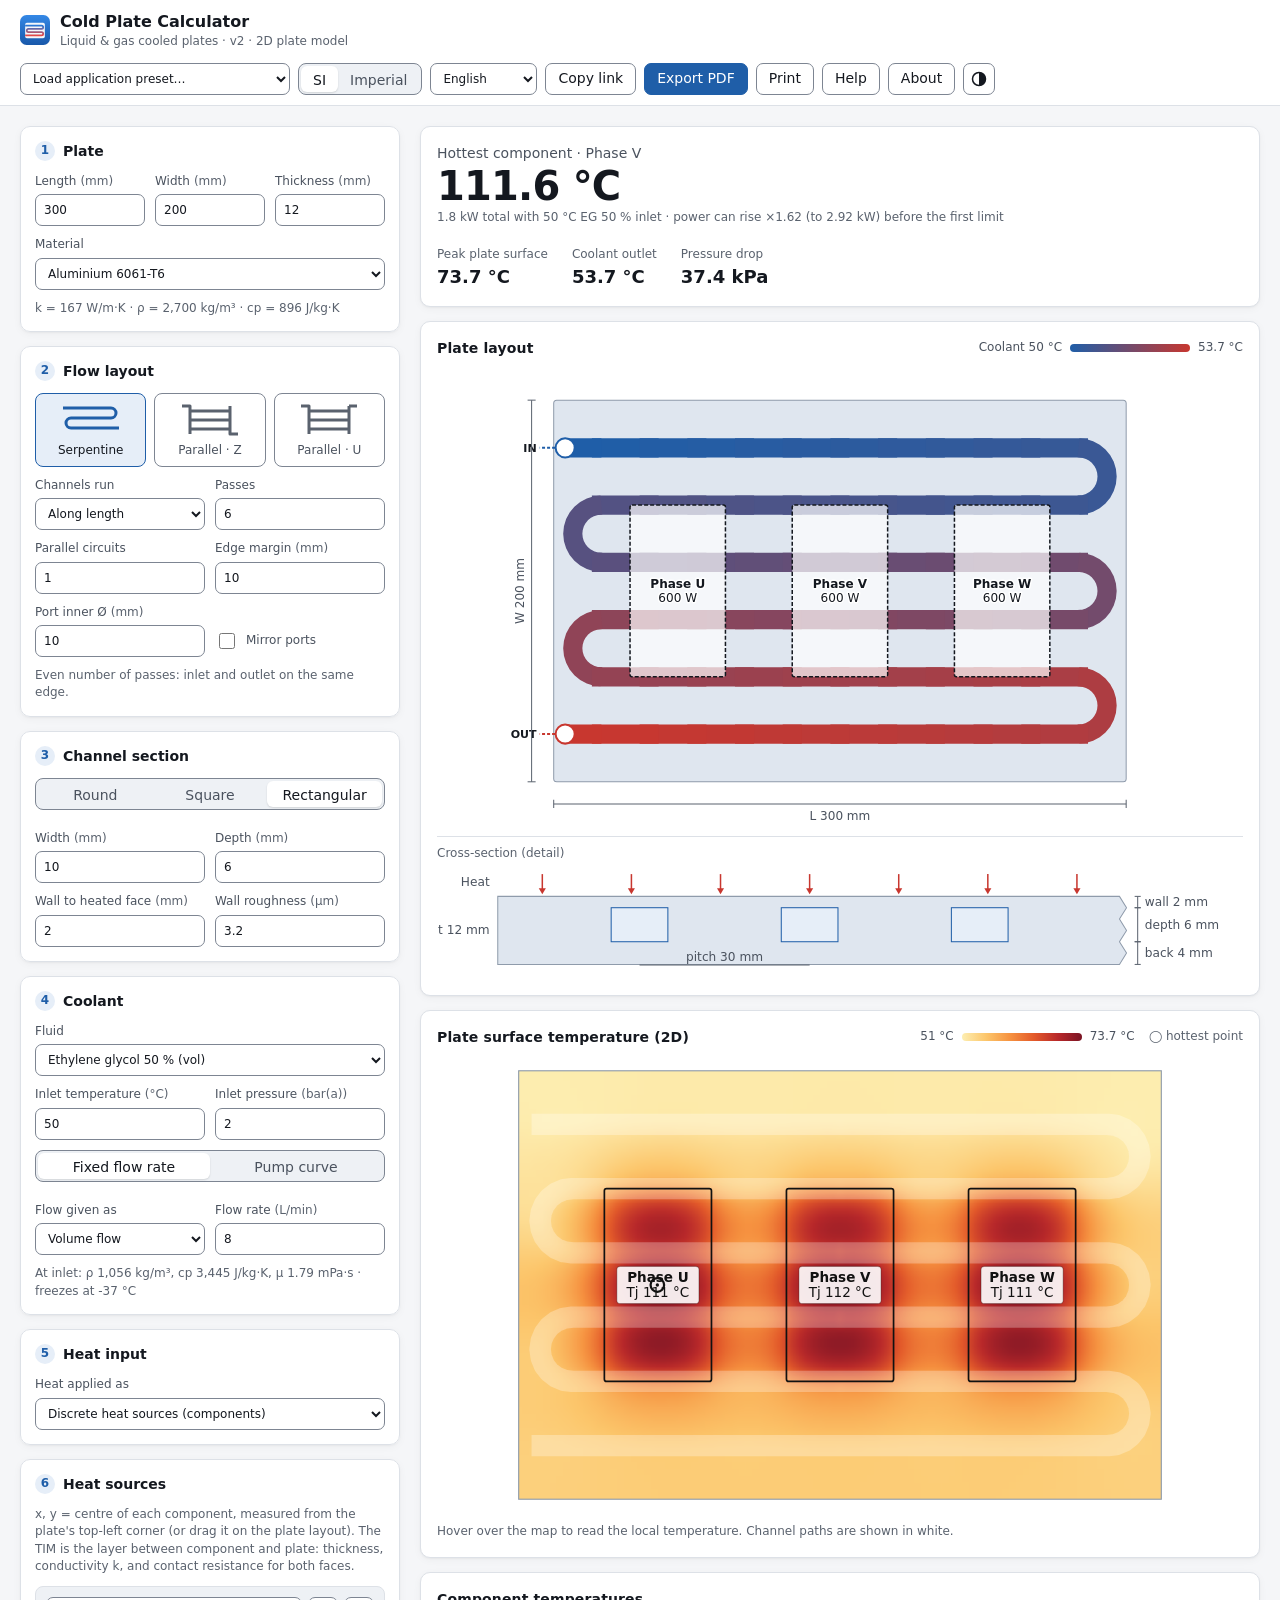
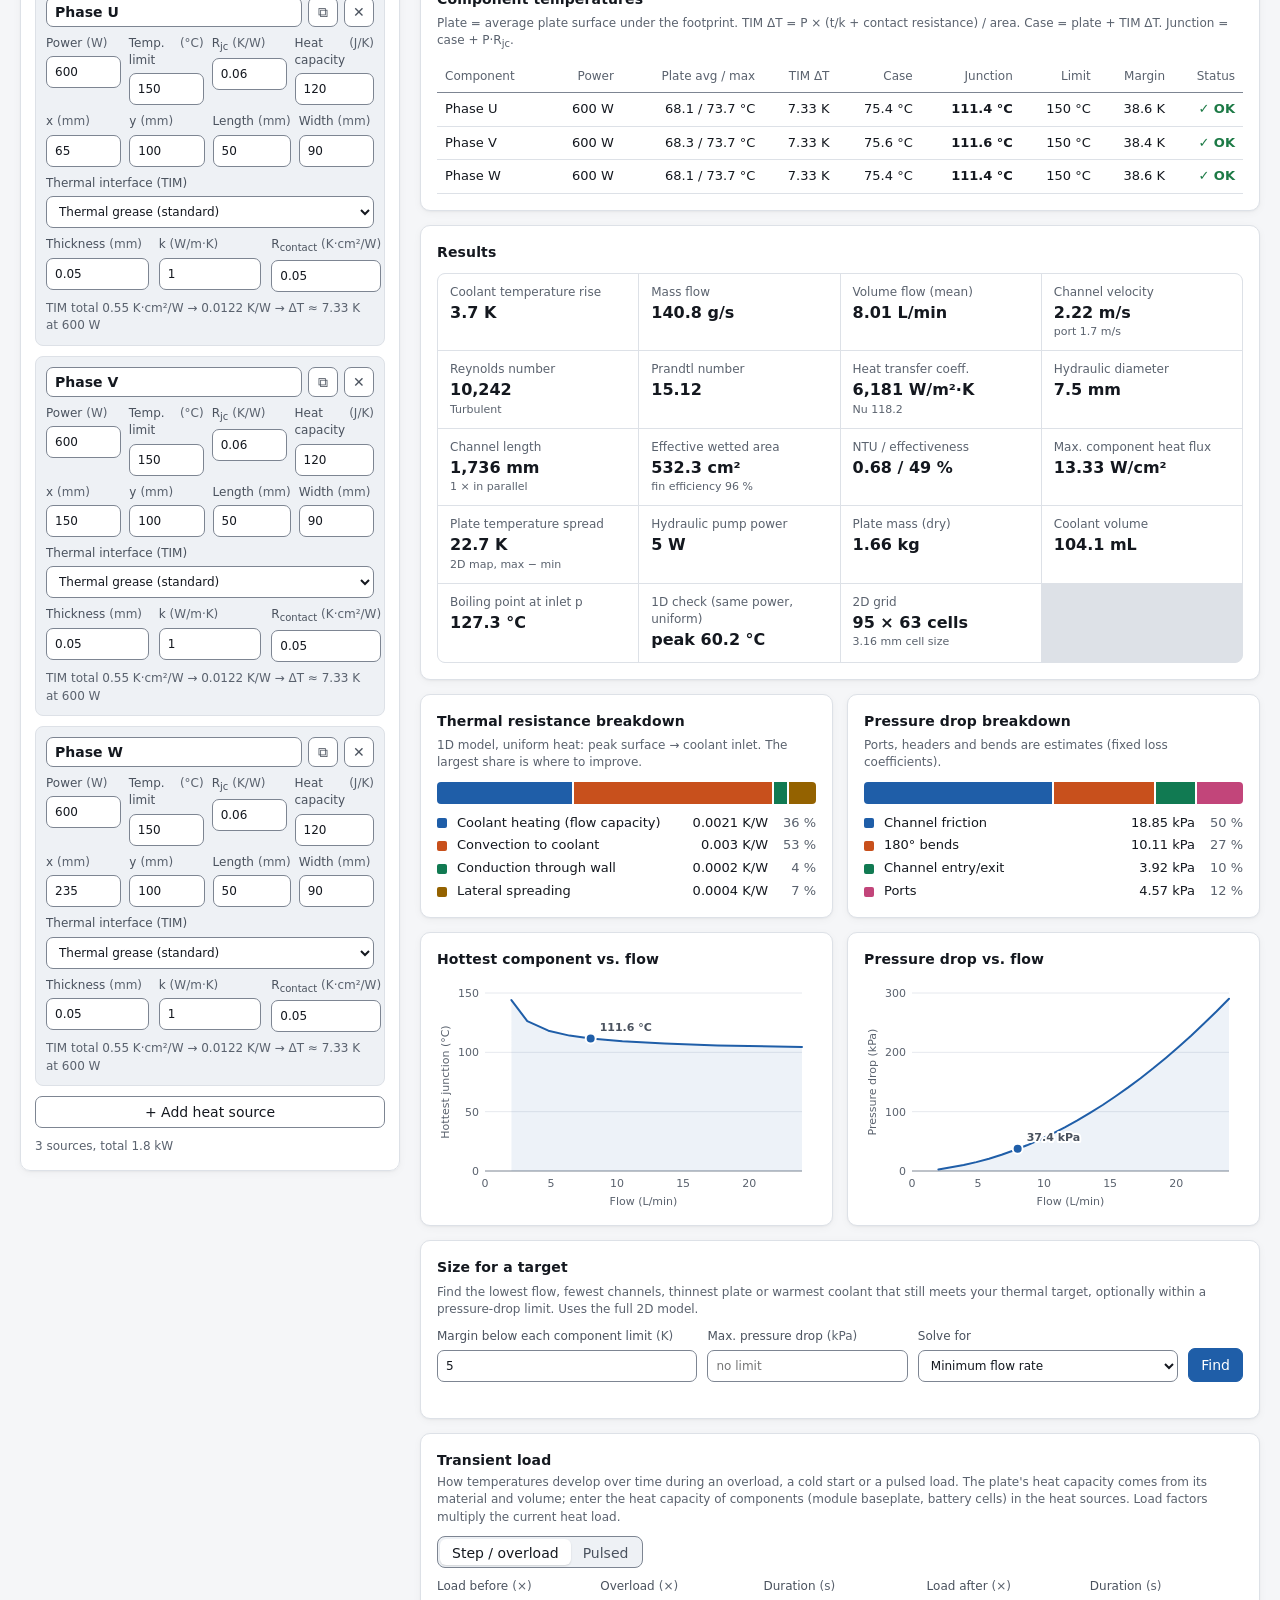
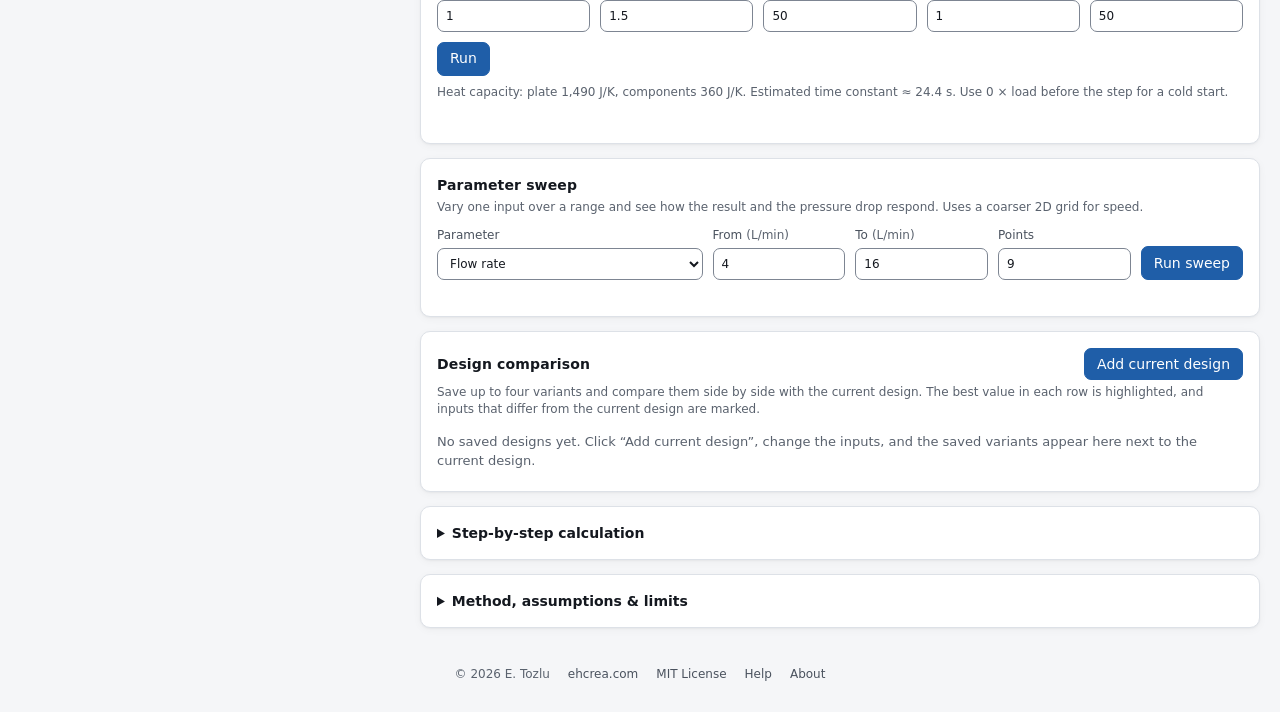
==== commit 2f8311d6: "New app icons: black ehcrea bar, shared blue family look App graphic on top, black bar with white "e" ====
--- a/index.html
+++ b/index.html
@@ -36,7 +36,7 @@
   <link rel="icon" href="icons/favicon.svg" type="image/svg+xml">
   <link rel="icon" href="icons/favicon-32.png" sizes="32x32" type="image/png">
   <link rel="icon" href="icons/favicon-16.png" sizes="16x16" type="image/png">
-  <link rel="apple-touch-icon" href="icons/apple-touch-icon.png" sizes="180x180">
+  <link rel="apple-touch-icon" href="icons/app-icon-180.png" sizes="180x180">
   <link rel="manifest" href="manifest.webmanifest">
   <meta name="apple-mobile-web-app-capable" content="yes">
   <meta name="mobile-web-app-capable" content="yes">
--- a/css/style.css
+++ b/css/style.css
@@ -430,3 +430,22 @@
 #tr-card.stale .tr-out, #tr-card.stale #tr-summary { opacity: .5; }
 #tr-card.stale .sweep-status { color: var(--warn); }
 @media (max-width: 700px) { .tr-fields { grid-template-columns: 1fr 1fr; } }
+
+/* Phones: every panel stays inside the screen width, in every language
+   (same rules in all ehcrea calculators). Grid and flex children may shrink below their
+   content width, long labels wrap, wide tables scroll inside their own box. */
+.layout > *, .results > *, fieldset, .card, .grid2 > *, .grid3 > *, .grid-cards > *, .layout-picker > *, .stack-legend > * { min-width: 0; }
+.layout-picker button { overflow-wrap: anywhere; }
+input, select, textarea { max-width: 100%; }
+.legend-key { display: inline-flex; flex-wrap: wrap; align-items: center; row-gap: 4px; max-width: 100%; }
+.table-wrap { max-width: 100%; }
+@media (max-width: 640px) {
+  table.data td:first-child { white-space: normal; }
+  /* Field label and unit wrap onto two lines instead of widening the form. */
+  .layout label:not(.check) { display: flex; flex-wrap: wrap; align-items: baseline; }
+  .layout label:not(.check) > input, .layout label:not(.check) > select { flex: 1 0 100%; min-width: 0; }
+}
+
+/* Theme switch: square icon button with the icon exactly centred (same in every ehcrea
+   calculator). ".toolbar .btn" padding must not apply to it, or the 16 px icon is pushed right. */
+.toolbar .btn-icon, #theme { width: 32px; height: 32px; padding: 0; display: inline-grid; place-items: center; }
